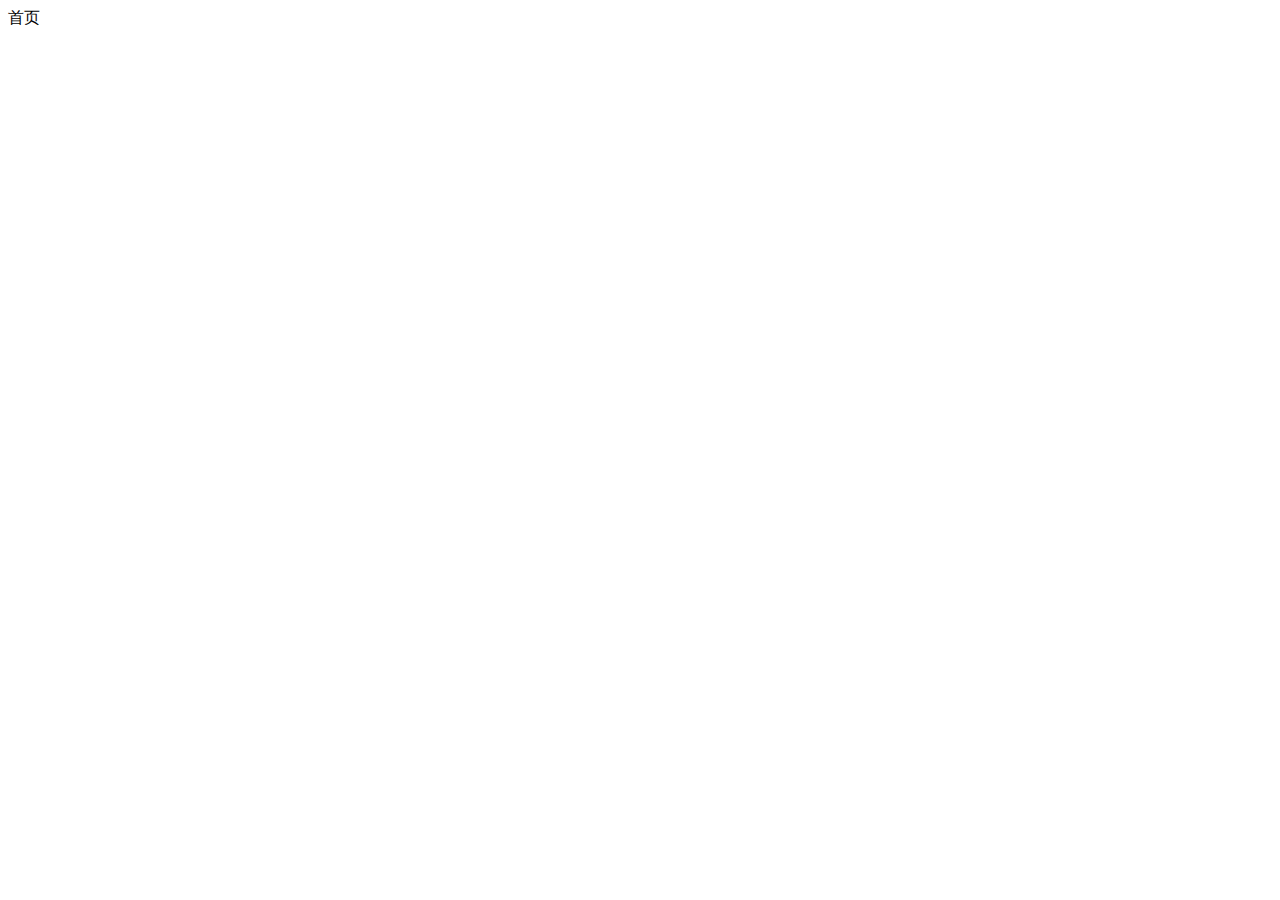
==== index.html @ 5f001189 "初始化项目" ====
<!DOCTYPE html>
<html lang="en">

<head>
    <meta charset="UTF-8">
    <meta name="viewport" content="width=device-width, initial-scale=1.0">
    <meta http-equiv="X-UA-Compatible" content="ie=edge">
    <title>后台主页</title>
</head>

<body>
    首页
</body>

</html>
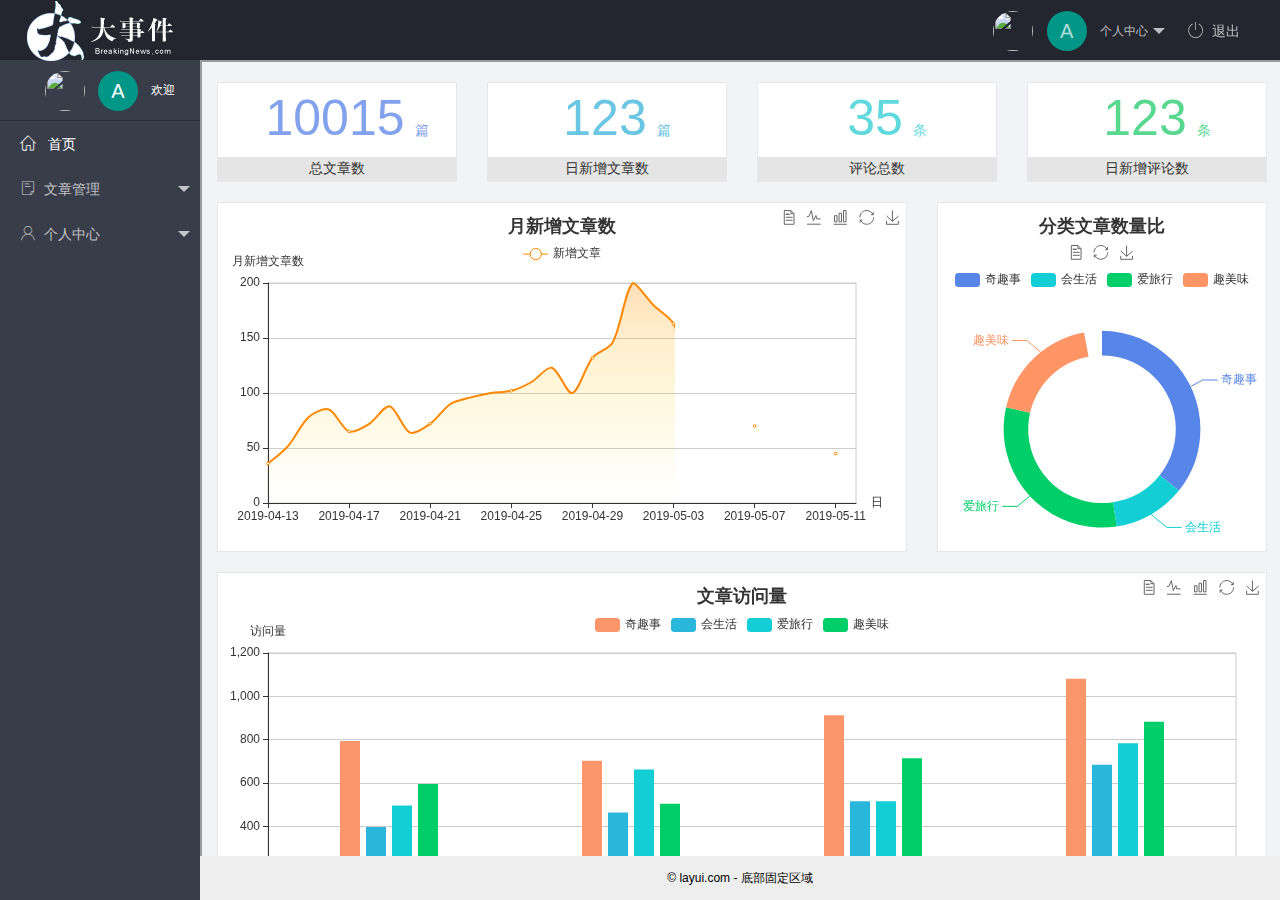
==== commit f4646f6d: "首页功能完成" ====
--- a/index.html
+++ b/index.html
@@ -6,10 +6,99 @@
     <meta name="viewport" content="width=device-width, initial-scale=1.0">
     <meta http-equiv="X-UA-Compatible" content="ie=edge">
     <title>后台主页</title>
+    <link rel="stylesheet" href="assets/lib/layui/css/layui.css">
+    <link rel="stylesheet" href="assets/fonts/iconfont.css">
+    <link rel="stylesheet" href="assets/css/index.css">
 </head>
 
-<body>
-    首页
+<body class="layui-layout-body">
+    <div class="layui-layout layui-layout-admin">
+        <div class="layui-header">
+            <div class="layui-logo">
+                <img src="assets/images/logo.png">
+            </div>
+            <!-- 头部区域（可配合layui已有的水平导航） -->
+
+            <ul class="layui-nav layui-layout-right">
+                <li class="layui-nav-item">
+                    <a href="javascript:;" class="userinfo">
+                        <img src="http://t.cn/RCzsdCq" class="layui-nav-img">
+                        <span class="text-avatar">A</span> 个人中心
+
+                    </a>
+                    <dl class="layui-nav-child">
+                        <dd><a href="">基本资料</a></dd>
+                        <dd><a href="">更换头像</a></dd>
+                        <dd><a href="">重置密码</a></dd>
+                    </dl>
+                </li>
+                <li class="layui-nav-item"><a id="btnLogout" href="javascript:;"><span class="iconfont icon-tuichu"></span>退出</a></li>
+            </ul>
+        </div>
+        <!-- 侧边栏 -->
+        <div class="layui-side layui-bg-black">
+            <div class="layui-side-scroll">
+                <!-- 左侧导航区域（可配合layui已有的垂直导航） -->
+                <div class="userinfo">
+                    <img src="http://t.cn/RCzsdCq" class="layui-nav-img">
+                    <span class="text-avatar">A</span>
+                    <span id="welcome">欢迎</span>
+                </div>
+
+
+
+
+                <ul class="layui-nav layui-nav-tree" lay-filter="test" lay-shrink="all">
+                    <li class="layui-nav-item layui-nav-itemed">
+                        <a href="/home/dashboard.html" target="fm">
+                            <span class="iconfont icon-home"> </span>首页
+                        </a>
+                    </li>
+
+
+                    <li class="layui-nav-item ">
+                        <a class="" href="javascript:;"><span class="iconfont icon-16"></span>文章管理</a>
+                        <dl class="layui-nav-child">
+                            <dd><a href="javascript:;"><i class="layui-icon layui-icon-app"></i>文章类别</a></dd>
+                            <dd><a href="javascript:;"><i class="layui-icon layui-icon-app"></i>文章列表</a></dd>
+                            <dd><a href="javascript:;"><i class="layui-icon layui-icon-app"></i>发表文章</a></dd>
+
+                        </dl>
+                    </li>
+
+                    <li class="layui-nav-item">
+                        <a href="javascript:;"><span class="iconfont icon-user"></span>个人中心</a>
+                        <dl class="layui-nav-child">
+                            <dd><a href="javascript:;"><i class="layui-icon layui-icon-app"></i>基本资料</a></dd>
+                            <dd><a href="javascript:;"><i class="layui-icon layui-icon-app"></i>更换头像</a></dd>
+                            <dd><a href="javascript:;"><i class="layui-icon layui-icon-app"></i>重置密码</a></dd>
+                        </dl>
+                    </li>
+                </ul>
+            </div>
+        </div>
+
+        <div class="layui-body">
+            <!-- 内容主体区域 -->
+            <iframe name="fm" src="/home/dashboard.html"></iframe>
+        </div>
+
+        <div class="layui-footer">
+            <!-- 底部固定区域 -->
+            © layui.com - 底部固定区域
+        </div>
+    </div>
+
+
+    <!-- layui页面需要的JS，所以优先引入 -->
+    <script src="assets/lib/layui/layui.all.js"></script>
+    <!-- 引入jQuery，因为后面的两个文件都需要jQuery -->
+    <script src="/assets/lib/jquery.js"></script>
+    <!-- 我们自己封装的基础公共 -->
+    <script src="/assets/js/baseAPI.js"></script>
+    <!-- 首页特有的 js 自己的文件-->
+    <script src="/assets/js/index.js"></script>
 </body>
 
+
 </html>--- a/assets/lib/layui/css/layui.css
+++ b/assets/lib/layui/css/layui.css
@@ -0,0 +1,2 @@
+/** layui-v2.5.5 MIT License By https://www.layui.com */
+ .layui-inline,img{display:inline-block;vertical-align:middle}h1,h2,h3,h4,h5,h6{font-weight:400}.layui-edge,.layui-header,.layui-inline,.layui-main{position:relative}.layui-body,.layui-edge,.layui-elip{overflow:hidden}.layui-btn,.layui-edge,.layui-inline,img{vertical-align:middle}.layui-btn,.layui-disabled,.layui-icon,.layui-unselect{-moz-user-select:none;-webkit-user-select:none;-ms-user-select:none}.layui-elip,.layui-form-checkbox span,.layui-form-pane .layui-form-label{text-overflow:ellipsis;white-space:nowrap}.layui-breadcrumb,.layui-tree-btnGroup{visibility:hidden}blockquote,body,button,dd,div,dl,dt,form,h1,h2,h3,h4,h5,h6,input,li,ol,p,pre,td,textarea,th,ul{margin:0;padding:0;-webkit-tap-highlight-color:rgba(0,0,0,0)}a:active,a:hover{outline:0}img{border:none}li{list-style:none}table{border-collapse:collapse;border-spacing:0}h4,h5,h6{font-size:100%}button,input,optgroup,option,select,textarea{font-family:inherit;font-size:inherit;font-style:inherit;font-weight:inherit;outline:0}pre{white-space:pre-wrap;white-space:-moz-pre-wrap;white-space:-pre-wrap;white-space:-o-pre-wrap;word-wrap:break-word}body{line-height:24px;font:14px Helvetica Neue,Helvetica,PingFang SC,Tahoma,Arial,sans-serif}hr{height:1px;margin:10px 0;border:0;clear:both}a{color:#333;text-decoration:none}a:hover{color:#777}a cite{font-style:normal;*cursor:pointer}.layui-border-box,.layui-border-box *{box-sizing:border-box}.layui-box,.layui-box *{box-sizing:content-box}.layui-clear{clear:both;*zoom:1}.layui-clear:after{content:'\20';clear:both;*zoom:1;display:block;height:0}.layui-inline{*display:inline;*zoom:1}.layui-edge{display:inline-block;width:0;height:0;border-width:6px;border-style:dashed;border-color:transparent}.layui-edge-top{top:-4px;border-bottom-color:#999;border-bottom-style:solid}.layui-edge-right{border-left-color:#999;border-left-style:solid}.layui-edge-bottom{top:2px;border-top-color:#999;border-top-style:solid}.layui-edge-left{border-right-color:#999;border-right-style:solid}.layui-disabled,.layui-disabled:hover{color:#d2d2d2!important;cursor:not-allowed!important}.layui-circle{border-radius:100%}.layui-show{display:block!important}.layui-hide{display:none!important}@font-face{font-family:layui-icon;src:url(../font/iconfont.eot?v=250);src:url(../font/iconfont.eot?v=250#iefix) format('embedded-opentype'),url(../font/iconfont.woff2?v=250) format('woff2'),url(../font/iconfont.woff?v=250) format('woff'),url(../font/iconfont.ttf?v=250) format('truetype'),url(../font/iconfont.svg?v=250#layui-icon) format('svg')}.layui-icon{font-family:layui-icon!important;font-size:16px;font-style:normal;-webkit-font-smoothing:antialiased;-moz-osx-font-smoothing:grayscale}.layui-icon-reply-fill:before{content:"\e611"}.layui-icon-set-fill:before{content:"\e614"}.layui-icon-menu-fill:before{content:"\e60f"}.layui-icon-search:before{content:"\e615"}.layui-icon-share:before{content:"\e641"}.layui-icon-set-sm:before{content:"\e620"}.layui-icon-engine:before{content:"\e628"}.layui-icon-close:before{content:"\1006"}.layui-icon-close-fill:before{content:"\1007"}.layui-icon-chart-screen:before{content:"\e629"}.layui-icon-star:before{content:"\e600"}.layui-icon-circle-dot:before{content:"\e617"}.layui-icon-chat:before{content:"\e606"}.layui-icon-release:before{content:"\e609"}.layui-icon-list:before{content:"\e60a"}.layui-icon-chart:before{content:"\e62c"}.layui-icon-ok-circle:before{content:"\1005"}.layui-icon-layim-theme:before{content:"\e61b"}.layui-icon-table:before{content:"\e62d"}.layui-icon-right:before{content:"\e602"}.layui-icon-left:before{content:"\e603"}.layui-icon-cart-simple:before{content:"\e698"}.layui-icon-face-cry:before{content:"\e69c"}.layui-icon-face-smile:before{content:"\e6af"}.layui-icon-survey:before{content:"\e6b2"}.layui-icon-tree:before{content:"\e62e"}.layui-icon-upload-circle:before{content:"\e62f"}.layui-icon-add-circle:before{content:"\e61f"}.layui-icon-download-circle:before{content:"\e601"}.layui-icon-templeate-1:before{content:"\e630"}.layui-icon-util:before{content:"\e631"}.layui-icon-face-surprised:before{content:"\e664"}.layui-icon-edit:before{content:"\e642"}.layui-icon-speaker:before{content:"\e645"}.layui-icon-down:before{content:"\e61a"}.layui-icon-file:before{content:"\e621"}.layui-icon-layouts:before{content:"\e632"}.layui-icon-rate-half:before{content:"\e6c9"}.layui-icon-add-circle-fine:before{content:"\e608"}.layui-icon-prev-circle:before{content:"\e633"}.layui-icon-read:before{content:"\e705"}.layui-icon-404:before{content:"\e61c"}.layui-icon-carousel:before{content:"\e634"}.layui-icon-help:before{content:"\e607"}.layui-icon-code-circle:before{content:"\e635"}.layui-icon-water:before{content:"\e636"}.layui-icon-username:before{content:"\e66f"}.layui-icon-find-fill:before{content:"\e670"}.layui-icon-about:before{content:"\e60b"}.layui-icon-location:before{content:"\e715"}.layui-icon-up:before{content:"\e619"}.layui-icon-pause:before{content:"\e651"}.layui-icon-date:before{content:"\e637"}.layui-icon-layim-uploadfile:before{content:"\e61d"}.layui-icon-delete:before{content:"\e640"}.layui-icon-play:before{content:"\e652"}.layui-icon-top:before{content:"\e604"}.layui-icon-friends:before{content:"\e612"}.layui-icon-refresh-3:before{content:"\e9aa"}.layui-icon-ok:before{content:"\e605"}.layui-icon-layer:before{content:"\e638"}.layui-icon-face-smile-fine:before{content:"\e60c"}.layui-icon-dollar:before{content:"\e659"}.layui-icon-group:before{content:"\e613"}.layui-icon-layim-download:before{content:"\e61e"}.layui-icon-picture-fine:before{content:"\e60d"}.layui-icon-link:before{content:"\e64c"}.layui-icon-diamond:before{content:"\e735"}.layui-icon-log:before{content:"\e60e"}.layui-icon-rate-solid:before{content:"\e67a"}.layui-icon-fonts-del:before{content:"\e64f"}.layui-icon-unlink:before{content:"\e64d"}.layui-icon-fonts-clear:before{content:"\e639"}.layui-icon-triangle-r:before{content:"\e623"}.layui-icon-circle:before{content:"\e63f"}.layui-icon-radio:before{content:"\e643"}.layui-icon-align-center:before{content:"\e647"}.layui-icon-align-right:before{content:"\e648"}.layui-icon-align-left:before{content:"\e649"}.layui-icon-loading-1:before{content:"\e63e"}.layui-icon-return:before{content:"\e65c"}.layui-icon-fonts-strong:before{content:"\e62b"}.layui-icon-upload:before{content:"\e67c"}.layui-icon-dialogue:before{content:"\e63a"}.layui-icon-video:before{content:"\e6ed"}.layui-icon-headset:before{content:"\e6fc"}.layui-icon-cellphone-fine:before{content:"\e63b"}.layui-icon-add-1:before{content:"\e654"}.layui-icon-face-smile-b:before{content:"\e650"}.layui-icon-fonts-html:before{content:"\e64b"}.layui-icon-form:before{content:"\e63c"}.layui-icon-cart:before{content:"\e657"}.layui-icon-camera-fill:before{content:"\e65d"}.layui-icon-tabs:before{content:"\e62a"}.layui-icon-fonts-code:before{content:"\e64e"}.layui-icon-fire:before{content:"\e756"}.layui-icon-set:before{content:"\e716"}.layui-icon-fonts-u:before{content:"\e646"}.layui-icon-triangle-d:before{content:"\e625"}.layui-icon-tips:before{content:"\e702"}.layui-icon-picture:before{content:"\e64a"}.layui-icon-more-vertical:before{content:"\e671"}.layui-icon-flag:before{content:"\e66c"}.layui-icon-loading:before{content:"\e63d"}.layui-icon-fonts-i:before{content:"\e644"}.layui-icon-refresh-1:before{content:"\e666"}.layui-icon-rmb:before{content:"\e65e"}.layui-icon-home:before{content:"\e68e"}.layui-icon-user:before{content:"\e770"}.layui-icon-notice:before{content:"\e667"}.layui-icon-login-weibo:before{content:"\e675"}.layui-icon-voice:before{content:"\e688"}.layui-icon-upload-drag:before{content:"\e681"}.layui-icon-login-qq:before{content:"\e676"}.layui-icon-snowflake:before{content:"\e6b1"}.layui-icon-file-b:before{content:"\e655"}.layui-icon-template:before{content:"\e663"}.layui-icon-auz:before{content:"\e672"}.layui-icon-console:before{content:"\e665"}.layui-icon-app:before{content:"\e653"}.layui-icon-prev:before{content:"\e65a"}.layui-icon-website:before{content:"\e7ae"}.layui-icon-next:before{content:"\e65b"}.layui-icon-component:before{content:"\e857"}.layui-icon-more:before{content:"\e65f"}.layui-icon-login-wechat:before{content:"\e677"}.layui-icon-shrink-right:before{content:"\e668"}.layui-icon-spread-left:before{content:"\e66b"}.layui-icon-camera:before{content:"\e660"}.layui-icon-note:before{content:"\e66e"}.layui-icon-refresh:before{content:"\e669"}.layui-icon-female:before{content:"\e661"}.layui-icon-male:before{content:"\e662"}.layui-icon-password:before{content:"\e673"}.layui-icon-senior:before{content:"\e674"}.layui-icon-theme:before{content:"\e66a"}.layui-icon-tread:before{content:"\e6c5"}.layui-icon-praise:before{content:"\e6c6"}.layui-icon-star-fill:before{content:"\e658"}.layui-icon-rate:before{content:"\e67b"}.layui-icon-template-1:before{content:"\e656"}.layui-icon-vercode:before{content:"\e679"}.layui-icon-cellphone:before{content:"\e678"}.layui-icon-screen-full:before{content:"\e622"}.layui-icon-screen-restore:before{content:"\e758"}.layui-icon-cols:before{content:"\e610"}.layui-icon-export:before{content:"\e67d"}.layui-icon-print:before{content:"\e66d"}.layui-icon-slider:before{content:"\e714"}.layui-icon-addition:before{content:"\e624"}.layui-icon-subtraction:before{content:"\e67e"}.layui-icon-service:before{content:"\e626"}.layui-icon-transfer:before{content:"\e691"}.layui-main{width:1140px;margin:0 auto}.layui-header{z-index:1000;height:60px}.layui-header a:hover{transition:all .5s;-webkit-transition:all .5s}.layui-side{position:fixed;left:0;top:0;bottom:0;z-index:999;width:200px;overflow-x:hidden}.layui-side-scroll{position:relative;width:220px;height:100%;overflow-x:hidden}.layui-body{position:absolute;left:200px;right:0;top:0;bottom:0;z-index:998;width:auto;overflow-y:auto;box-sizing:border-box}.layui-layout-body{overflow:hidden}.layui-layout-admin .layui-header{background-color:#23262E}.layui-layout-admin .layui-side{top:60px;width:200px;overflow-x:hidden}.layui-layout-admin .layui-body{position:fixed;top:60px;bottom:44px}.layui-layout-admin .layui-main{width:auto;margin:0 15px}.layui-layout-admin .layui-footer{position:fixed;left:200px;right:0;bottom:0;height:44px;line-height:44px;padding:0 15px;background-color:#eee}.layui-layout-admin .layui-logo{position:absolute;left:0;top:0;width:200px;height:100%;line-height:60px;text-align:center;color:#009688;font-size:16px}.layui-layout-admin .layui-header .layui-nav{background:0 0}.layui-layout-left{position:absolute!important;left:200px;top:0}.layui-layout-right{position:absolute!important;right:0;top:0}.layui-container{position:relative;margin:0 auto;padding:0 15px;box-sizing:border-box}.layui-fluid{position:relative;margin:0 auto;padding:0 15px}.layui-row:after,.layui-row:before{content:'';display:block;clear:both}.layui-col-lg1,.layui-col-lg10,.layui-col-lg11,.layui-col-lg12,.layui-col-lg2,.layui-col-lg3,.layui-col-lg4,.layui-col-lg5,.layui-col-lg6,.layui-col-lg7,.layui-col-lg8,.layui-col-lg9,.layui-col-md1,.layui-col-md10,.layui-col-md11,.layui-col-md12,.layui-col-md2,.layui-col-md3,.layui-col-md4,.layui-col-md5,.layui-col-md6,.layui-col-md7,.layui-col-md8,.layui-col-md9,.layui-col-sm1,.layui-col-sm10,.layui-col-sm11,.layui-col-sm12,.layui-col-sm2,.layui-col-sm3,.layui-col-sm4,.layui-col-sm5,.layui-col-sm6,.layui-col-sm7,.layui-col-sm8,.layui-col-sm9,.layui-col-xs1,.layui-col-xs10,.layui-col-xs11,.layui-col-xs12,.layui-col-xs2,.layui-col-xs3,.layui-col-xs4,.layui-col-xs5,.layui-col-xs6,.layui-col-xs7,.layui-col-xs8,.layui-col-xs9{position:relative;display:block;box-sizing:border-box}.layui-col-xs1,.layui-col-xs10,.layui-col-xs11,.layui-col-xs12,.layui-col-xs2,.layui-col-xs3,.layui-col-xs4,.layui-col-xs5,.layui-col-xs6,.layui-col-xs7,.layui-col-xs8,.layui-col-xs9{float:left}.layui-col-xs1{width:8.33333333%}.layui-col-xs2{width:16.66666667%}.layui-col-xs3{width:25%}.layui-col-xs4{width:33.33333333%}.layui-col-xs5{width:41.66666667%}.layui-col-xs6{width:50%}.layui-col-xs7{width:58.33333333%}.layui-col-xs8{width:66.66666667%}.layui-col-xs9{width:75%}.layui-col-xs10{width:83.33333333%}.layui-col-xs11{width:91.66666667%}.layui-col-xs12{width:100%}.layui-col-xs-offset1{margin-left:8.33333333%}.layui-col-xs-offset2{margin-left:16.66666667%}.layui-col-xs-offset3{margin-left:25%}.layui-col-xs-offset4{margin-left:33.33333333%}.layui-col-xs-offset5{margin-left:41.66666667%}.layui-col-xs-offset6{margin-left:50%}.layui-col-xs-offset7{margin-left:58.33333333%}.layui-col-xs-offset8{margin-left:66.66666667%}.layui-col-xs-offset9{margin-left:75%}.layui-col-xs-offset10{margin-left:83.33333333%}.layui-col-xs-offset11{margin-left:91.66666667%}.layui-col-xs-offset12{margin-left:100%}@media screen and (max-width:768px){.layui-hide-xs{display:none!important}.layui-show-xs-block{display:block!important}.layui-show-xs-inline{display:inline!important}.layui-show-xs-inline-block{display:inline-block!important}}@media screen and (min-width:768px){.layui-container{width:750px}.layui-hide-sm{display:none!important}.layui-show-sm-block{display:block!important}.layui-show-sm-inline{display:inline!important}.layui-show-sm-inline-block{display:inline-block!important}.layui-col-sm1,.layui-col-sm10,.layui-col-sm11,.layui-col-sm12,.layui-col-sm2,.layui-col-sm3,.layui-col-sm4,.layui-col-sm5,.layui-col-sm6,.layui-col-sm7,.layui-col-sm8,.layui-col-sm9{float:left}.layui-col-sm1{width:8.33333333%}.layui-col-sm2{width:16.66666667%}.layui-col-sm3{width:25%}.layui-col-sm4{width:33.33333333%}.layui-col-sm5{width:41.66666667%}.layui-col-sm6{width:50%}.layui-col-sm7{width:58.33333333%}.layui-col-sm8{width:66.66666667%}.layui-col-sm9{width:75%}.layui-col-sm10{width:83.33333333%}.layui-col-sm11{width:91.66666667%}.layui-col-sm12{width:100%}.layui-col-sm-offset1{margin-left:8.33333333%}.layui-col-sm-offset2{margin-left:16.66666667%}.layui-col-sm-offset3{margin-left:25%}.layui-col-sm-offset4{margin-left:33.33333333%}.layui-col-sm-offset5{margin-left:41.66666667%}.layui-col-sm-offset6{margin-left:50%}.layui-col-sm-offset7{margin-left:58.33333333%}.layui-col-sm-offset8{margin-left:66.66666667%}.layui-col-sm-offset9{margin-left:75%}.layui-col-sm-offset10{margin-left:83.33333333%}.layui-col-sm-offset11{margin-left:91.66666667%}.layui-col-sm-offset12{margin-left:100%}}@media screen and (min-width:992px){.layui-container{width:970px}.layui-hide-md{display:none!important}.layui-show-md-block{display:block!important}.layui-show-md-inline{display:inline!important}.layui-show-md-inline-block{display:inline-block!important}.layui-col-md1,.layui-col-md10,.layui-col-md11,.layui-col-md12,.layui-col-md2,.layui-col-md3,.layui-col-md4,.layui-col-md5,.layui-col-md6,.layui-col-md7,.layui-col-md8,.layui-col-md9{float:left}.layui-col-md1{width:8.33333333%}.layui-col-md2{width:16.66666667%}.layui-col-md3{width:25%}.layui-col-md4{width:33.33333333%}.layui-col-md5{width:41.66666667%}.layui-col-md6{width:50%}.layui-col-md7{width:58.33333333%}.layui-col-md8{width:66.66666667%}.layui-col-md9{width:75%}.layui-col-md10{width:83.33333333%}.layui-col-md11{width:91.66666667%}.layui-col-md12{width:100%}.layui-col-md-offset1{margin-left:8.33333333%}.layui-col-md-offset2{margin-left:16.66666667%}.layui-col-md-offset3{margin-left:25%}.layui-col-md-offset4{margin-left:33.33333333%}.layui-col-md-offset5{margin-left:41.66666667%}.layui-col-md-offset6{margin-left:50%}.layui-col-md-offset7{margin-left:58.33333333%}.layui-col-md-offset8{margin-left:66.66666667%}.layui-col-md-offset9{margin-left:75%}.layui-col-md-offset10{margin-left:83.33333333%}.layui-col-md-offset11{margin-left:91.66666667%}.layui-col-md-offset12{margin-left:100%}}@media screen and (min-width:1200px){.layui-container{width:1170px}.layui-hide-lg{display:none!important}.layui-show-lg-block{display:block!important}.layui-show-lg-inline{display:inline!important}.layui-show-lg-inline-block{display:inline-block!important}.layui-col-lg1,.layui-col-lg10,.layui-col-lg11,.layui-col-lg12,.layui-col-lg2,.layui-col-lg3,.layui-col-lg4,.layui-col-lg5,.layui-col-lg6,.layui-col-lg7,.layui-col-lg8,.layui-col-lg9{float:left}.layui-col-lg1{width:8.33333333%}.layui-col-lg2{width:16.66666667%}.layui-col-lg3{width:25%}.layui-col-lg4{width:33.33333333%}.layui-col-lg5{width:41.66666667%}.layui-col-lg6{width:50%}.layui-col-lg7{width:58.33333333%}.layui-col-lg8{width:66.66666667%}.layui-col-lg9{width:75%}.layui-col-lg10{width:83.33333333%}.layui-col-lg11{width:91.66666667%}.layui-col-lg12{width:100%}.layui-col-lg-offset1{margin-left:8.33333333%}.layui-col-lg-offset2{margin-left:16.66666667%}.layui-col-lg-offset3{margin-left:25%}.layui-col-lg-offset4{margin-left:33.33333333%}.layui-col-lg-offset5{margin-left:41.66666667%}.layui-col-lg-offset6{margin-left:50%}.layui-col-lg-offset7{margin-left:58.33333333%}.layui-col-lg-offset8{margin-left:66.66666667%}.layui-col-lg-offset9{margin-left:75%}.layui-col-lg-offset10{margin-left:83.33333333%}.layui-col-lg-offset11{margin-left:91.66666667%}.layui-col-lg-offset12{margin-left:100%}}.layui-col-space1{margin:-.5px}.layui-col-space1>*{padding:.5px}.layui-col-space3{margin:-1.5px}.layui-col-space3>*{padding:1.5px}.layui-col-space5{margin:-2.5px}.layui-col-space5>*{padding:2.5px}.layui-col-space8{margin:-3.5px}.layui-col-space8>*{padding:3.5px}.layui-col-space10{margin:-5px}.layui-col-space10>*{padding:5px}.layui-col-space12{margin:-6px}.layui-col-space12>*{padding:6px}.layui-col-space15{margin:-7.5px}.layui-col-space15>*{padding:7.5px}.layui-col-space18{margin:-9px}.layui-col-space18>*{padding:9px}.layui-col-space20{margin:-10px}.layui-col-space20>*{padding:10px}.layui-col-space22{margin:-11px}.layui-col-space22>*{padding:11px}.layui-col-space25{margin:-12.5px}.layui-col-space25>*{padding:12.5px}.layui-col-space30{margin:-15px}.layui-col-space30>*{padding:15px}.layui-btn,.layui-input,.layui-select,.layui-textarea,.layui-upload-button{outline:0;-webkit-appearance:none;transition:all .3s;-webkit-transition:all .3s;box-sizing:border-box}.layui-elem-quote{margin-bottom:10px;padding:15px;line-height:22px;border-left:5px solid #009688;border-radius:0 2px 2px 0;background-color:#f2f2f2}.layui-quote-nm{border-style:solid;border-width:1px 1px 1px 5px;background:0 0}.layui-elem-field{margin-bottom:10px;padding:0;border-width:1px;border-style:solid}.layui-elem-field legend{margin-left:20px;padding:0 10px;font-size:20px;font-weight:300}.layui-field-title{margin:10px 0 20px;border-width:1px 0 0}.layui-field-box{padding:10px 15px}.layui-field-title .layui-field-box{padding:10px 0}.layui-progress{position:relative;height:6px;border-radius:20px;background-color:#e2e2e2}.layui-progress-bar{position:absolute;left:0;top:0;width:0;max-width:100%;height:6px;border-radius:20px;text-align:right;background-color:#5FB878;transition:all .3s;-webkit-transition:all .3s}.layui-progress-big,.layui-progress-big .layui-progress-bar{height:18px;line-height:18px}.layui-progress-text{position:relative;top:-20px;line-height:18px;font-size:12px;color:#666}.layui-progress-big .layui-progress-text{position:static;padding:0 10px;color:#fff}.layui-collapse{border-width:1px;border-style:solid;border-radius:2px}.layui-colla-content,.layui-colla-item{border-top-width:1px;border-top-style:solid}.layui-colla-item:first-child{border-top:none}.layui-colla-title{position:relative;height:42px;line-height:42px;padding:0 15px 0 35px;color:#333;background-color:#f2f2f2;cursor:pointer;font-size:14px;overflow:hidden}.layui-colla-content{display:none;padding:10px 15px;line-height:22px;color:#666}.layui-colla-icon{position:absolute;left:15px;top:0;font-size:14px}.layui-card{margin-bottom:15px;border-radius:2px;background-color:#fff;box-shadow:0 1px 2px 0 rgba(0,0,0,.05)}.layui-card:last-child{margin-bottom:0}.layui-card-header{position:relative;height:42px;line-height:42px;padding:0 15px;border-bottom:1px solid #f6f6f6;color:#333;border-radius:2px 2px 0 0;font-size:14px}.layui-bg-black,.layui-bg-blue,.layui-bg-cyan,.layui-bg-green,.layui-bg-orange,.layui-bg-red{color:#fff!important}.layui-card-body{position:relative;padding:10px 15px;line-height:24px}.layui-card-body[pad15]{padding:15px}.layui-card-body[pad20]{padding:20px}.layui-card-body .layui-table{margin:5px 0}.layui-card .layui-tab{margin:0}.layui-panel-window{position:relative;padding:15px;border-radius:0;border-top:5px solid #E6E6E6;background-color:#fff}.layui-auxiliar-moving{position:fixed;left:0;right:0;top:0;bottom:0;width:100%;height:100%;background:0 0;z-index:9999999999}.layui-form-label,.layui-form-mid,.layui-form-select,.layui-input-block,.layui-input-inline,.layui-textarea{position:relative}.layui-bg-red{background-color:#FF5722!important}.layui-bg-orange{background-color:#FFB800!important}.layui-bg-green{background-color:#009688!important}.layui-bg-cyan{background-color:#2F4056!important}.layui-bg-blue{background-color:#1E9FFF!important}.layui-bg-black{background-color:#393D49!important}.layui-bg-gray{background-color:#eee!important;color:#666!important}.layui-badge-rim,.layui-colla-content,.layui-colla-item,.layui-collapse,.layui-elem-field,.layui-form-pane .layui-form-item[pane],.layui-form-pane .layui-form-label,.layui-input,.layui-layedit,.layui-layedit-tool,.layui-quote-nm,.layui-select,.layui-tab-bar,.layui-tab-card,.layui-tab-title,.layui-tab-title .layui-this:after,.layui-textarea{border-color:#e6e6e6}.layui-timeline-item:before,hr{background-color:#e6e6e6}.layui-text{line-height:22px;font-size:14px;color:#666}.layui-text h1,.layui-text h2,.layui-text h3{font-weight:500;color:#333}.layui-text h1{font-size:30px}.layui-text h2{font-size:24px}.layui-text h3{font-size:18px}.layui-text a:not(.layui-btn){color:#01AAED}.layui-text a:not(.layui-btn):hover{text-decoration:underline}.layui-text ul{padding:5px 0 5px 15px}.layui-text ul li{margin-top:5px;list-style-type:disc}.layui-text em,.layui-word-aux{color:#999!important;padding:0 5px!important}.layui-btn{display:inline-block;height:38px;line-height:38px;padding:0 18px;background-color:#009688;color:#fff;white-space:nowrap;text-align:center;font-size:14px;border:none;border-radius:2px;cursor:pointer}.layui-btn:hover{opacity:.8;filter:alpha(opacity=80);color:#fff}.layui-btn:active{opacity:1;filter:alpha(opacity=100)}.layui-btn+.layui-btn{margin-left:10px}.layui-btn-container{font-size:0}.layui-btn-container .layui-btn{margin-right:10px;margin-bottom:10px}.layui-btn-container .layui-btn+.layui-btn{margin-left:0}.layui-table .layui-btn-container .layui-btn{margin-bottom:9px}.layui-btn-radius{border-radius:100px}.layui-btn .layui-icon{margin-right:3px;font-size:18px;vertical-align:bottom;vertical-align:middle\9}.layui-btn-primary{border:1px solid #C9C9C9;background-color:#fff;color:#555}.layui-btn-primary:hover{border-color:#009688;color:#333}.layui-btn-normal{background-color:#1E9FFF}.layui-btn-warm{background-color:#FFB800}.layui-btn-danger{background-color:#FF5722}.layui-btn-checked{background-color:#5FB878}.layui-btn-disabled,.layui-btn-disabled:active,.layui-btn-disabled:hover{border:1px solid #e6e6e6;background-color:#FBFBFB;color:#C9C9C9;cursor:not-allowed;opacity:1}.layui-btn-lg{height:44px;line-height:44px;padding:0 25px;font-size:16px}.layui-btn-sm{height:30px;line-height:30px;padding:0 10px;font-size:12px}.layui-btn-sm i{font-size:16px!important}.layui-btn-xs{height:22px;line-height:22px;padding:0 5px;font-size:12px}.layui-btn-xs i{font-size:14px!important}.layui-btn-group{display:inline-block;vertical-align:middle;font-size:0}.layui-btn-group .layui-btn{margin-left:0!important;margin-right:0!important;border-left:1px solid rgba(255,255,255,.5);border-radius:0}.layui-btn-group .layui-btn-primary{border-left:none}.layui-btn-group .layui-btn-primary:hover{border-color:#C9C9C9;color:#009688}.layui-btn-group .layui-btn:first-child{border-left:none;border-radius:2px 0 0 2px}.layui-btn-group .layui-btn-primary:first-child{border-left:1px solid #c9c9c9}.layui-btn-group .layui-btn:last-child{border-radius:0 2px 2px 0}.layui-btn-group .layui-btn+.layui-btn{margin-left:0}.layui-btn-group+.layui-btn-group{margin-left:10px}.layui-btn-fluid{width:100%}.layui-input,.layui-select,.layui-textarea{height:38px;line-height:1.3;line-height:38px\9;border-width:1px;border-style:solid;background-color:#fff;border-radius:2px}.layui-input::-webkit-input-placeholder,.layui-select::-webkit-input-placeholder,.layui-textarea::-webkit-input-placeholder{line-height:1.3}.layui-input,.layui-textarea{display:block;width:100%;padding-left:10px}.layui-input:hover,.layui-textarea:hover{border-color:#D2D2D2!important}.layui-input:focus,.layui-textarea:focus{border-color:#C9C9C9!important}.layui-textarea{min-height:100px;height:auto;line-height:20px;padding:6px 10px;resize:vertical}.layui-select{padding:0 10px}.layui-form input[type=checkbox],.layui-form input[type=radio],.layui-form select{display:none}.layui-form [lay-ignore]{display:initial}.layui-form-item{margin-bottom:15px;clear:both;*zoom:1}.layui-form-item:after{content:'\20';clear:both;*zoom:1;display:block;height:0}.layui-form-label{float:left;display:block;padding:9px 15px;width:80px;font-weight:400;line-height:20px;text-align:right}.layui-form-label-col{display:block;float:none;padding:9px 0;line-height:20px;text-align:left}.layui-form-item .layui-inline{margin-bottom:5px;margin-right:10px}.layui-input-block{margin-left:110px;min-height:36px}.layui-input-inline{display:inline-block;vertical-align:middle}.layui-form-item .layui-input-inline{float:left;width:190px;margin-right:10px}.layui-form-text .layui-input-inline{width:auto}.layui-form-mid{float:left;display:block;padding:9px 0!important;line-height:20px;margin-right:10px}.layui-form-danger+.layui-form-select .layui-input,.layui-form-danger:focus{border-color:#FF5722!important}.layui-form-select .layui-input{padding-right:30px;cursor:pointer}.layui-form-select .layui-edge{position:absolute;right:10px;top:50%;margin-top:-3px;cursor:pointer;border-width:6px;border-top-color:#c2c2c2;border-top-style:solid;transition:all .3s;-webkit-transition:all .3s}.layui-form-select dl{display:none;position:absolute;left:0;top:42px;padding:5px 0;z-index:899;min-width:100%;border:1px solid #d2d2d2;max-height:300px;overflow-y:auto;background-color:#fff;border-radius:2px;box-shadow:0 2px 4px rgba(0,0,0,.12);box-sizing:border-box}.layui-form-select dl dd,.layui-form-select dl dt{padding:0 10px;line-height:36px;white-space:nowrap;overflow:hidden;text-overflow:ellipsis}.layui-form-select dl dt{font-size:12px;color:#999}.layui-form-select dl dd{cursor:pointer}.layui-form-select dl dd:hover{background-color:#f2f2f2;-webkit-transition:.5s all;transition:.5s all}.layui-form-select .layui-select-group dd{padding-left:20px}.layui-form-select dl dd.layui-select-tips{padding-left:10px!important;color:#999}.layui-form-select dl dd.layui-this{background-color:#5FB878;color:#fff}.layui-form-checkbox,.layui-form-select dl dd.layui-disabled{background-color:#fff}.layui-form-selected dl{display:block}.layui-form-checkbox,.layui-form-checkbox *,.layui-form-switch{display:inline-block;vertical-align:middle}.layui-form-selected .layui-edge{margin-top:-9px;-webkit-transform:rotate(180deg);transform:rotate(180deg);margin-top:-3px\9}:root .layui-form-selected .layui-edge{margin-top:-9px\0/IE9}.layui-form-selectup dl{top:auto;bottom:42px}.layui-select-none{margin:5px 0;text-align:center;color:#999}.layui-select-disabled .layui-disabled{border-color:#eee!important}.layui-select-disabled .layui-edge{border-top-color:#d2d2d2}.layui-form-checkbox{position:relative;height:30px;line-height:30px;margin-right:10px;padding-right:30px;cursor:pointer;font-size:0;-webkit-transition:.1s linear;transition:.1s linear;box-sizing:border-box}.layui-form-checkbox span{padding:0 10px;height:100%;font-size:14px;border-radius:2px 0 0 2px;background-color:#d2d2d2;color:#fff;overflow:hidden}.layui-form-checkbox:hover span{background-color:#c2c2c2}.layui-form-checkbox i{position:absolute;right:0;top:0;width:30px;height:28px;border:1px solid #d2d2d2;border-left:none;border-radius:0 2px 2px 0;color:#fff;font-size:20px;text-align:center}.layui-form-checkbox:hover i{border-color:#c2c2c2;color:#c2c2c2}.layui-form-checked,.layui-form-checked:hover{border-color:#5FB878}.layui-form-checked span,.layui-form-checked:hover span{background-color:#5FB878}.layui-form-checked i,.layui-form-checked:hover i{color:#5FB878}.layui-form-item .layui-form-checkbox{margin-top:4px}.layui-form-checkbox[lay-skin=primary]{height:auto!important;line-height:normal!important;min-width:18px;min-height:18px;border:none!important;margin-right:0;padding-left:28px;padding-right:0;background:0 0}.layui-form-checkbox[lay-skin=primary] span{padding-left:0;padding-right:15px;line-height:18px;background:0 0;color:#666}.layui-form-checkbox[lay-skin=primary] i{right:auto;left:0;width:16px;height:16px;line-height:16px;border:1px solid #d2d2d2;font-size:12px;border-radius:2px;background-color:#fff;-webkit-transition:.1s linear;transition:.1s linear}.layui-form-checkbox[lay-skin=primary]:hover i{border-color:#5FB878;color:#fff}.layui-form-checked[lay-skin=primary] i{border-color:#5FB878!important;background-color:#5FB878;color:#fff}.layui-checkbox-disbaled[lay-skin=primary] span{background:0 0!important;color:#c2c2c2}.layui-checkbox-disbaled[lay-skin=primary]:hover i{border-color:#d2d2d2}.layui-form-item .layui-form-checkbox[lay-skin=primary]{margin-top:10px}.layui-form-switch{position:relative;height:22px;line-height:22px;min-width:35px;padding:0 5px;margin-top:8px;border:1px solid #d2d2d2;border-radius:20px;cursor:pointer;background-color:#fff;-webkit-transition:.1s linear;transition:.1s linear}.layui-form-switch i{position:absolute;left:5px;top:3px;width:16px;height:16px;border-radius:20px;background-color:#d2d2d2;-webkit-transition:.1s linear;transition:.1s linear}.layui-form-switch em{position:relative;top:0;width:25px;margin-left:21px;padding:0!important;text-align:center!important;color:#999!important;font-style:normal!important;font-size:12px}.layui-form-onswitch{border-color:#5FB878;background-color:#5FB878}.layui-checkbox-disbaled,.layui-checkbox-disbaled i{border-color:#e2e2e2!important}.layui-form-onswitch i{left:100%;margin-left:-21px;background-color:#fff}.layui-form-onswitch em{margin-left:5px;margin-right:21px;color:#fff!important}.layui-checkbox-disbaled span{background-color:#e2e2e2!important}.layui-checkbox-disbaled:hover i{color:#fff!important}[lay-radio]{display:none}.layui-form-radio,.layui-form-radio *{display:inline-block;vertical-align:middle}.layui-form-radio{line-height:28px;margin:6px 10px 0 0;padding-right:10px;cursor:pointer;font-size:0}.layui-form-radio *{font-size:14px}.layui-form-radio>i{margin-right:8px;font-size:22px;color:#c2c2c2}.layui-form-radio>i:hover,.layui-form-radioed>i{color:#5FB878}.layui-radio-disbaled>i{color:#e2e2e2!important}.layui-form-pane .layui-form-label{width:110px;padding:8px 15px;height:38px;line-height:20px;border-width:1px;border-style:solid;border-radius:2px 0 0 2px;text-align:center;background-color:#FBFBFB;overflow:hidden;box-sizing:border-box}.layui-form-pane .layui-input-inline{margin-left:-1px}.layui-form-pane .layui-input-block{margin-left:110px;left:-1px}.layui-form-pane .layui-input{border-radius:0 2px 2px 0}.layui-form-pane .layui-form-text .layui-form-label{float:none;width:100%;border-radius:2px;box-sizing:border-box;text-align:left}.layui-form-pane .layui-form-text .layui-input-inline{display:block;margin:0;top:-1px;clear:both}.layui-form-pane .layui-form-text .layui-input-block{margin:0;left:0;top:-1px}.layui-form-pane .layui-form-text .layui-textarea{min-height:100px;border-radius:0 0 2px 2px}.layui-form-pane .layui-form-checkbox{margin:4px 0 4px 10px}.layui-form-pane .layui-form-radio,.layui-form-pane .layui-form-switch{margin-top:6px;margin-left:10px}.layui-form-pane .layui-form-item[pane]{position:relative;border-width:1px;border-style:solid}.layui-form-pane .layui-form-item[pane] .layui-form-label{position:absolute;left:0;top:0;height:100%;border-width:0 1px 0 0}.layui-form-pane .layui-form-item[pane] .layui-input-inline{margin-left:110px}@media screen and (max-width:450px){.layui-form-item .layui-form-label{text-overflow:ellipsis;overflow:hidden;white-space:nowrap}.layui-form-item .layui-inline{display:block;margin-right:0;margin-bottom:20px;clear:both}.layui-form-item .layui-inline:after{content:'\20';clear:both;display:block;height:0}.layui-form-item .layui-input-inline{display:block;float:none;left:-3px;width:auto;margin:0 0 10px 112px}.layui-form-item .layui-input-inline+.layui-form-mid{margin-left:110px;top:-5px;padding:0}.layui-form-item .layui-form-checkbox{margin-right:5px;margin-bottom:5px}}.layui-layedit{border-width:1px;border-style:solid;border-radius:2px}.layui-layedit-tool{padding:3px 5px;border-bottom-width:1px;border-bottom-style:solid;font-size:0}.layedit-tool-fixed{position:fixed;top:0;border-top:1px solid #e2e2e2}.layui-layedit-tool .layedit-tool-mid,.layui-layedit-tool .layui-icon{display:inline-block;vertical-align:middle;text-align:center;font-size:14px}.layui-layedit-tool .layui-icon{position:relative;width:32px;height:30px;line-height:30px;margin:3px 5px;color:#777;cursor:pointer;border-radius:2px}.layui-layedit-tool .layui-icon:hover{color:#393D49}.layui-layedit-tool .layui-icon:active{color:#000}.layui-layedit-tool .layedit-tool-active{background-color:#e2e2e2;color:#000}.layui-layedit-tool .layui-disabled,.layui-layedit-tool .layui-disabled:hover{color:#d2d2d2;cursor:not-allowed}.layui-layedit-tool .layedit-tool-mid{width:1px;height:18px;margin:0 10px;background-color:#d2d2d2}.layedit-tool-html{width:50px!important;font-size:30px!important}.layedit-tool-b,.layedit-tool-code,.layedit-tool-help{font-size:16px!important}.layedit-tool-d,.layedit-tool-face,.layedit-tool-image,.layedit-tool-unlink{font-size:18px!important}.layedit-tool-image input{position:absolute;font-size:0;left:0;top:0;width:100%;height:100%;opacity:.01;filter:Alpha(opacity=1);cursor:pointer}.layui-layedit-iframe iframe{display:block;width:100%}#LAY_layedit_code{overflow:hidden}.layui-laypage{display:inline-block;*display:inline;*zoom:1;vertical-align:middle;margin:10px 0;font-size:0}.layui-laypage>a:first-child,.layui-laypage>a:first-child em{border-radius:2px 0 0 2px}.layui-laypage>a:last-child,.layui-laypage>a:last-child em{border-radius:0 2px 2px 0}.layui-laypage>:first-child{margin-left:0!important}.layui-laypage>:last-child{margin-right:0!important}.layui-laypage a,.layui-laypage button,.layui-laypage input,.layui-laypage select,.layui-laypage span{border:1px solid #e2e2e2}.layui-laypage a,.layui-laypage span{display:inline-block;*display:inline;*zoom:1;vertical-align:middle;padding:0 15px;height:28px;line-height:28px;margin:0 -1px 5px 0;background-color:#fff;color:#333;font-size:12px}.layui-flow-more a *,.layui-laypage input,.layui-table-view select[lay-ignore]{display:inline-block}.layui-laypage a:hover{color:#009688}.layui-laypage em{font-style:normal}.layui-laypage .layui-laypage-spr{color:#999;font-weight:700}.layui-laypage a{text-decoration:none}.layui-laypage .layui-laypage-curr{position:relative}.layui-laypage .layui-laypage-curr em{position:relative;color:#fff}.layui-laypage .layui-laypage-curr .layui-laypage-em{position:absolute;left:-1px;top:-1px;padding:1px;width:100%;height:100%;background-color:#009688}.layui-laypage-em{border-radius:2px}.layui-laypage-next em,.layui-laypage-prev em{font-family:Sim sun;font-size:16px}.layui-laypage .layui-laypage-count,.layui-laypage .layui-laypage-limits,.layui-laypage .layui-laypage-refresh,.layui-laypage .layui-laypage-skip{margin-left:10px;margin-right:10px;padding:0;border:none}.layui-laypage .layui-laypage-limits,.layui-laypage .layui-laypage-refresh{vertical-align:top}.layui-laypage .layui-laypage-refresh i{font-size:18px;cursor:pointer}.layui-laypage select{height:22px;padding:3px;border-radius:2px;cursor:pointer}.layui-laypage .layui-laypage-skip{height:30px;line-height:30px;color:#999}.layui-laypage button,.layui-laypage input{height:30px;line-height:30px;border-radius:2px;vertical-align:top;background-color:#fff;box-sizing:border-box}.layui-laypage input{width:40px;margin:0 10px;padding:0 3px;text-align:center}.layui-laypage input:focus,.layui-laypage select:focus{border-color:#009688!important}.layui-laypage button{margin-left:10px;padding:0 10px;cursor:pointer}.layui-table,.layui-table-view{margin:10px 0}.layui-flow-more{margin:10px 0;text-align:center;color:#999;font-size:14px}.layui-flow-more a{height:32px;line-height:32px}.layui-flow-more a *{vertical-align:top}.layui-flow-more a cite{padding:0 20px;border-radius:3px;background-color:#eee;color:#333;font-style:normal}.layui-flow-more a cite:hover{opacity:.8}.layui-flow-more a i{font-size:30px;color:#737383}.layui-table{width:100%;background-color:#fff;color:#666}.layui-table tr{transition:all .3s;-webkit-transition:all .3s}.layui-table th{text-align:left;font-weight:400}.layui-table tbody tr:hover,.layui-table thead tr,.layui-table-click,.layui-table-header,.layui-table-hover,.layui-table-mend,.layui-table-patch,.layui-table-tool,.layui-table-total,.layui-table-total tr,.layui-table[lay-even] tr:nth-child(even){background-color:#f2f2f2}.layui-table td,.layui-table th,.layui-table-col-set,.layui-table-fixed-r,.layui-table-grid-down,.layui-table-header,.layui-table-page,.layui-table-tips-main,.layui-table-tool,.layui-table-total,.layui-table-view,.layui-table[lay-skin=line],.layui-table[lay-skin=row]{border-width:1px;border-style:solid;border-color:#e6e6e6}.layui-table td,.layui-table th{position:relative;padding:9px 15px;min-height:20px;line-height:20px;font-size:14px}.layui-table[lay-skin=line] td,.layui-table[lay-skin=line] th{border-width:0 0 1px}.layui-table[lay-skin=row] td,.layui-table[lay-skin=row] th{border-width:0 1px 0 0}.layui-table[lay-skin=nob] td,.layui-table[lay-skin=nob] th{border:none}.layui-table img{max-width:100px}.layui-table[lay-size=lg] td,.layui-table[lay-size=lg] th{padding:15px 30px}.layui-table-view .layui-table[lay-size=lg] .layui-table-cell{height:40px;line-height:40px}.layui-table[lay-size=sm] td,.layui-table[lay-size=sm] th{font-size:12px;padding:5px 10px}.layui-table-view .layui-table[lay-size=sm] .layui-table-cell{height:20px;line-height:20px}.layui-table[lay-data]{display:none}.layui-table-box{position:relative;overflow:hidden}.layui-table-view .layui-table{position:relative;width:auto;margin:0}.layui-table-view .layui-table[lay-skin=line]{border-width:0 1px 0 0}.layui-table-view .layui-table[lay-skin=row]{border-width:0 0 1px}.layui-table-view .layui-table td,.layui-table-view .layui-table th{padding:5px 0;border-top:none;border-left:none}.layui-table-view .layui-table th.layui-unselect .layui-table-cell span{cursor:pointer}.layui-table-view .layui-table td{cursor:default}.layui-table-view .layui-table td[data-edit=text]{cursor:text}.layui-table-view .layui-form-checkbox[lay-skin=primary] i{width:18px;height:18px}.layui-table-view .layui-form-radio{line-height:0;padding:0}.layui-table-view .layui-form-radio>i{margin:0;font-size:20px}.layui-table-init{position:absolute;left:0;top:0;width:100%;height:100%;text-align:center;z-index:110}.layui-table-init .layui-icon{position:absolute;left:50%;top:50%;margin:-15px 0 0 -15px;font-size:30px;color:#c2c2c2}.layui-table-header{border-width:0 0 1px;overflow:hidden}.layui-table-header .layui-table{margin-bottom:-1px}.layui-table-tool .layui-inline[lay-event]{position:relative;width:26px;height:26px;padding:5px;line-height:16px;margin-right:10px;text-align:center;color:#333;border:1px solid #ccc;cursor:pointer;-webkit-transition:.5s all;transition:.5s all}.layui-table-tool .layui-inline[lay-event]:hover{border:1px solid #999}.layui-table-tool-temp{padding-right:120px}.layui-table-tool-self{position:absolute;right:17px;top:10px}.layui-table-tool .layui-table-tool-self .layui-inline[lay-event]{margin:0 0 0 10px}.layui-table-tool-panel{position:absolute;top:29px;left:-1px;padding:5px 0;min-width:150px;min-height:40px;border:1px solid #d2d2d2;text-align:left;overflow-y:auto;background-color:#fff;box-shadow:0 2px 4px rgba(0,0,0,.12)}.layui-table-cell,.layui-table-tool-panel li{overflow:hidden;text-overflow:ellipsis;white-space:nowrap}.layui-table-tool-panel li{padding:0 10px;line-height:30px;-webkit-transition:.5s all;transition:.5s all}.layui-table-tool-panel li .layui-form-checkbox[lay-skin=primary]{width:100%;padding-left:28px}.layui-table-tool-panel li:hover{background-color:#f2f2f2}.layui-table-tool-panel li .layui-form-checkbox[lay-skin=primary] i{position:absolute;left:0;top:0}.layui-table-tool-panel li .layui-form-checkbox[lay-skin=primary] span{padding:0}.layui-table-tool .layui-table-tool-self .layui-table-tool-panel{left:auto;right:-1px}.layui-table-col-set{position:absolute;right:0;top:0;width:20px;height:100%;border-width:0 0 0 1px;background-color:#fff}.layui-table-sort{width:10px;height:20px;margin-left:5px;cursor:pointer!important}.layui-table-sort .layui-edge{position:absolute;left:5px;border-width:5px}.layui-table-sort .layui-table-sort-asc{top:3px;border-top:none;border-bottom-style:solid;border-bottom-color:#b2b2b2}.layui-table-sort .layui-table-sort-asc:hover{border-bottom-color:#666}.layui-table-sort .layui-table-sort-desc{bottom:5px;border-bottom:none;border-top-style:solid;border-top-color:#b2b2b2}.layui-table-sort .layui-table-sort-desc:hover{border-top-color:#666}.layui-table-sort[lay-sort=asc] .layui-table-sort-asc{border-bottom-color:#000}.layui-table-sort[lay-sort=desc] .layui-table-sort-desc{border-top-color:#000}.layui-table-cell{height:28px;line-height:28px;padding:0 15px;position:relative;box-sizing:border-box}.layui-table-cell .layui-form-checkbox[lay-skin=primary]{top:-1px;padding:0}.layui-table-cell .layui-table-link{color:#01AAED}.laytable-cell-checkbox,.laytable-cell-numbers,.laytable-cell-radio,.laytable-cell-space{padding:0;text-align:center}.layui-table-body{position:relative;overflow:auto;margin-right:-1px;margin-bottom:-1px}.layui-table-body .layui-none{line-height:26px;padding:15px;text-align:center;color:#999}.layui-table-fixed{position:absolute;left:0;top:0;z-index:101}.layui-table-fixed .layui-table-body{overflow:hidden}.layui-table-fixed-l{box-shadow:0 -1px 8px rgba(0,0,0,.08)}.layui-table-fixed-r{left:auto;right:-1px;border-width:0 0 0 1px;box-shadow:-1px 0 8px rgba(0,0,0,.08)}.layui-table-fixed-r .layui-table-header{position:relative;overflow:visible}.layui-table-mend{position:absolute;right:-49px;top:0;height:100%;width:50px}.layui-table-tool{position:relative;z-index:890;width:100%;min-height:50px;line-height:30px;padding:10px 15px;border-width:0 0 1px}.layui-table-tool .layui-btn-container{margin-bottom:-10px}.layui-table-page,.layui-table-total{border-width:1px 0 0;margin-bottom:-1px;overflow:hidden}.layui-table-page{position:relative;width:100%;padding:7px 7px 0;height:41px;font-size:12px;white-space:nowrap}.layui-table-page>div{height:26px}.layui-table-page .layui-laypage{margin:0}.layui-table-page .layui-laypage a,.layui-table-page .layui-laypage span{height:26px;line-height:26px;margin-bottom:10px;border:none;background:0 0}.layui-table-page .layui-laypage a,.layui-table-page .layui-laypage span.layui-laypage-curr{padding:0 12px}.layui-table-page .layui-laypage span{margin-left:0;padding:0}.layui-table-page .layui-laypage .layui-laypage-prev{margin-left:-7px!important}.layui-table-page .layui-laypage .layui-laypage-curr .layui-laypage-em{left:0;top:0;padding:0}.layui-table-page .layui-laypage button,.layui-table-page .layui-laypage input{height:26px;line-height:26px}.layui-table-page .layui-laypage input{width:40px}.layui-table-page .layui-laypage button{padding:0 10px}.layui-table-page select{height:18px}.layui-table-patch .layui-table-cell{padding:0;width:30px}.layui-table-edit{position:absolute;left:0;top:0;width:100%;height:100%;padding:0 14px 1px;border-radius:0;box-shadow:1px 1px 20px rgba(0,0,0,.15)}.layui-table-edit:focus{border-color:#5FB878!important}select.layui-table-edit{padding:0 0 0 10px;border-color:#C9C9C9}.layui-table-view .layui-form-checkbox,.layui-table-view .layui-form-radio,.layui-table-view .layui-form-switch{top:0;margin:0;box-sizing:content-box}.layui-table-view .layui-form-checkbox{top:-1px;height:26px;line-height:26px}.layui-table-view .layui-form-checkbox i{height:26px}.layui-table-grid .layui-table-cell{overflow:visible}.layui-table-grid-down{position:absolute;top:0;right:0;width:26px;height:100%;padding:5px 0;border-width:0 0 0 1px;text-align:center;background-color:#fff;color:#999;cursor:pointer}.layui-table-grid-down .layui-icon{position:absolute;top:50%;left:50%;margin:-8px 0 0 -8px}.layui-table-grid-down:hover{background-color:#fbfbfb}body .layui-table-tips .layui-layer-content{background:0 0;padding:0;box-shadow:0 1px 6px rgba(0,0,0,.12)}.layui-table-tips-main{margin:-44px 0 0 -1px;max-height:150px;padding:8px 15px;font-size:14px;overflow-y:scroll;background-color:#fff;color:#666}.layui-table-tips-c{position:absolute;right:-3px;top:-13px;width:20px;height:20px;padding:3px;cursor:pointer;background-color:#666;border-radius:50%;color:#fff}.layui-table-tips-c:hover{background-color:#777}.layui-table-tips-c:before{position:relative;right:-2px}.layui-upload-file{display:none!important;opacity:.01;filter:Alpha(opacity=1)}.layui-upload-drag,.layui-upload-form,.layui-upload-wrap{display:inline-block}.layui-upload-list{margin:10px 0}.layui-upload-choose{padding:0 10px;color:#999}.layui-upload-drag{position:relative;padding:30px;border:1px dashed #e2e2e2;background-color:#fff;text-align:center;cursor:pointer;color:#999}.layui-upload-drag .layui-icon{font-size:50px;color:#009688}.layui-upload-drag[lay-over]{border-color:#009688}.layui-upload-iframe{position:absolute;width:0;height:0;border:0;visibility:hidden}.layui-upload-wrap{position:relative;vertical-align:middle}.layui-upload-wrap .layui-upload-file{display:block!important;position:absolute;left:0;top:0;z-index:10;font-size:100px;width:100%;height:100%;opacity:.01;filter:Alpha(opacity=1);cursor:pointer}.layui-transfer-active,.layui-transfer-box{display:inline-block;vertical-align:middle}.layui-transfer-box,.layui-transfer-header,.layui-transfer-search{border-width:0;border-style:solid;border-color:#e6e6e6}.layui-transfer-box{position:relative;border-width:1px;width:200px;height:360px;border-radius:2px;background-color:#fff}.layui-transfer-box .layui-form-checkbox{width:100%;margin:0!important}.layui-transfer-header{height:38px;line-height:38px;padding:0 10px;border-bottom-width:1px}.layui-transfer-search{position:relative;padding:10px;border-bottom-width:1px}.layui-transfer-search .layui-input{height:32px;padding-left:30px;font-size:12px}.layui-transfer-search .layui-icon-search{position:absolute;left:20px;top:50%;margin-top:-8px;color:#666}.layui-transfer-active{margin:0 15px}.layui-transfer-active .layui-btn{display:block;margin:0;padding:0 15px;background-color:#5FB878;border-color:#5FB878;color:#fff}.layui-transfer-active .layui-btn-disabled{background-color:#FBFBFB;border-color:#e6e6e6;color:#C9C9C9}.layui-transfer-active .layui-btn:first-child{margin-bottom:15px}.layui-transfer-active .layui-btn .layui-icon{margin:0;font-size:14px!important}.layui-transfer-data{padding:5px 0;overflow:auto}.layui-transfer-data li{height:32px;line-height:32px;padding:0 10px}.layui-transfer-data li:hover{background-color:#f2f2f2;transition:.5s all}.layui-transfer-data .layui-none{padding:15px 10px;text-align:center;color:#999}.layui-nav{position:relative;padding:0 20px;background-color:#393D49;color:#fff;border-radius:2px;font-size:0;box-sizing:border-box}.layui-nav *{font-size:14px}.layui-nav .layui-nav-item{position:relative;display:inline-block;*display:inline;*zoom:1;vertical-align:middle;line-height:60px}.layui-nav .layui-nav-item a{display:block;padding:0 20px;color:#fff;color:rgba(255,255,255,.7);transition:all .3s;-webkit-transition:all .3s}.layui-nav .layui-this:after,.layui-nav-bar,.layui-nav-tree .layui-nav-itemed:after{position:absolute;left:0;top:0;width:0;height:5px;background-color:#5FB878;transition:all .2s;-webkit-transition:all .2s}.layui-nav-bar{z-index:1000}.layui-nav .layui-nav-item a:hover,.layui-nav .layui-this a{color:#fff}.layui-nav .layui-this:after{content:'';top:auto;bottom:0;width:100%}.layui-nav-img{width:30px;height:30px;margin-right:10px;border-radius:50%}.layui-nav .layui-nav-more{content:'';width:0;height:0;border-style:solid dashed dashed;border-color:#fff transparent transparent;overflow:hidden;cursor:pointer;transition:all .2s;-webkit-transition:all .2s;position:absolute;top:50%;right:3px;margin-top:-3px;border-width:6px;border-top-color:rgba(255,255,255,.7)}.layui-nav .layui-nav-mored,.layui-nav-itemed>a .layui-nav-more{margin-top:-9px;border-style:dashed dashed solid;border-color:transparent transparent #fff}.layui-nav-child{display:none;position:absolute;left:0;top:65px;min-width:100%;line-height:36px;padding:5px 0;box-shadow:0 2px 4px rgba(0,0,0,.12);border:1px solid #d2d2d2;background-color:#fff;z-index:100;border-radius:2px;white-space:nowrap}.layui-nav .layui-nav-child a{color:#333}.layui-nav .layui-nav-child a:hover{background-color:#f2f2f2;color:#000}.layui-nav-child dd{position:relative}.layui-nav .layui-nav-child dd.layui-this a,.layui-nav-child dd.layui-this{background-color:#5FB878;color:#fff}.layui-nav-child dd.layui-this:after{display:none}.layui-nav-tree{width:200px;padding:0}.layui-nav-tree .layui-nav-item{display:block;width:100%;line-height:45px}.layui-nav-tree .layui-nav-item a{position:relative;height:45px;line-height:45px;text-overflow:ellipsis;overflow:hidden;white-space:nowrap}.layui-nav-tree .layui-nav-item a:hover{background-color:#4E5465}.layui-nav-tree .layui-nav-bar{width:5px;height:0;background-color:#009688}.layui-nav-tree .layui-nav-child dd.layui-this,.layui-nav-tree .layui-nav-child dd.layui-this a,.layui-nav-tree .layui-this,.layui-nav-tree .layui-this>a,.layui-nav-tree .layui-this>a:hover{background-color:#009688;color:#fff}.layui-nav-tree .layui-this:after{display:none}.layui-nav-itemed>a,.layui-nav-tree .layui-nav-title a,.layui-nav-tree .layui-nav-title a:hover{color:#fff!important}.layui-nav-tree .layui-nav-child{position:relative;z-index:0;top:0;border:none;box-shadow:none}.layui-nav-tree .layui-nav-child a{height:40px;line-height:40px;color:#fff;color:rgba(255,255,255,.7)}.layui-nav-tree .layui-nav-child,.layui-nav-tree .layui-nav-child a:hover{background:0 0;color:#fff}.layui-nav-tree .layui-nav-more{right:10px}.layui-nav-itemed>.layui-nav-child{display:block;padding:0;background-color:rgba(0,0,0,.3)!important}.layui-nav-itemed>.layui-nav-child>.layui-this>.layui-nav-child{display:block}.layui-nav-side{position:fixed;top:0;bottom:0;left:0;overflow-x:hidden;z-index:999}.layui-bg-blue .layui-nav-bar,.layui-bg-blue .layui-nav-itemed:after,.layui-bg-blue .layui-this:after{background-color:#93D1FF}.layui-bg-blue .layui-nav-child dd.layui-this{background-color:#1E9FFF}.layui-bg-blue .layui-nav-itemed>a,.layui-nav-tree.layui-bg-blue .layui-nav-title a,.layui-nav-tree.layui-bg-blue .layui-nav-title a:hover{background-color:#007DDB!important}.layui-breadcrumb{font-size:0}.layui-breadcrumb>*{font-size:14px}.layui-breadcrumb a{color:#999!important}.layui-breadcrumb a:hover{color:#5FB878!important}.layui-breadcrumb a cite{color:#666;font-style:normal}.layui-breadcrumb span[lay-separator]{margin:0 10px;color:#999}.layui-tab{margin:10px 0;text-align:left!important}.layui-tab[overflow]>.layui-tab-title{overflow:hidden}.layui-tab-title{position:relative;left:0;height:40px;white-space:nowrap;font-size:0;border-bottom-width:1px;border-bottom-style:solid;transition:all .2s;-webkit-transition:all .2s}.layui-tab-title li{display:inline-block;*display:inline;*zoom:1;vertical-align:middle;font-size:14px;transition:all .2s;-webkit-transition:all .2s;position:relative;line-height:40px;min-width:65px;padding:0 15px;text-align:center;cursor:pointer}.layui-tab-title li a{display:block}.layui-tab-title .layui-this{color:#000}.layui-tab-title .layui-this:after{position:absolute;left:0;top:0;content:'';width:100%;height:41px;border-width:1px;border-style:solid;border-bottom-color:#fff;border-radius:2px 2px 0 0;box-sizing:border-box;pointer-events:none}.layui-tab-bar{position:absolute;right:0;top:0;z-index:10;width:30px;height:39px;line-height:39px;border-width:1px;border-style:solid;border-radius:2px;text-align:center;background-color:#fff;cursor:pointer}.layui-tab-bar .layui-icon{position:relative;display:inline-block;top:3px;transition:all .3s;-webkit-transition:all .3s}.layui-tab-item{display:none}.layui-tab-more{padding-right:30px;height:auto!important;white-space:normal!important}.layui-tab-more li.layui-this:after{border-bottom-color:#e2e2e2;border-radius:2px}.layui-tab-more .layui-tab-bar .layui-icon{top:-2px;top:3px\9;-webkit-transform:rotate(180deg);transform:rotate(180deg)}:root .layui-tab-more .layui-tab-bar .layui-icon{top:-2px\0/IE9}.layui-tab-content{padding:10px}.layui-tab-title li .layui-tab-close{position:relative;display:inline-block;width:18px;height:18px;line-height:20px;margin-left:8px;top:1px;text-align:center;font-size:14px;color:#c2c2c2;transition:all .2s;-webkit-transition:all .2s}.layui-tab-title li .layui-tab-close:hover{border-radius:2px;background-color:#FF5722;color:#fff}.layui-tab-brief>.layui-tab-title .layui-this{color:#009688}.layui-tab-brief>.layui-tab-more li.layui-this:after,.layui-tab-brief>.layui-tab-title .layui-this:after{border:none;border-radius:0;border-bottom:2px solid #5FB878}.layui-tab-brief[overflow]>.layui-tab-title .layui-this:after{top:-1px}.layui-tab-card{border-width:1px;border-style:solid;border-radius:2px;box-shadow:0 2px 5px 0 rgba(0,0,0,.1)}.layui-tab-card>.layui-tab-title{background-color:#f2f2f2}.layui-tab-card>.layui-tab-title li{margin-right:-1px;margin-left:-1px}.layui-tab-card>.layui-tab-title .layui-this{background-color:#fff}.layui-tab-card>.layui-tab-title .layui-this:after{border-top:none;border-width:1px;border-bottom-color:#fff}.layui-tab-card>.layui-tab-title .layui-tab-bar{height:40px;line-height:40px;border-radius:0;border-top:none;border-right:none}.layui-tab-card>.layui-tab-more .layui-this{background:0 0;color:#5FB878}.layui-tab-card>.layui-tab-more .layui-this:after{border:none}.layui-timeline{padding-left:5px}.layui-timeline-item{position:relative;padding-bottom:20px}.layui-timeline-axis{position:absolute;left:-5px;top:0;z-index:10;width:20px;height:20px;line-height:20px;background-color:#fff;color:#5FB878;border-radius:50%;text-align:center;cursor:pointer}.layui-timeline-axis:hover{color:#FF5722}.layui-timeline-item:before{content:'';position:absolute;left:5px;top:0;z-index:0;width:1px;height:100%}.layui-timeline-item:last-child:before{display:none}.layui-timeline-item:first-child:before{display:block}.layui-timeline-content{padding-left:25px}.layui-timeline-title{position:relative;margin-bottom:10px}.layui-badge,.layui-badge-dot,.layui-badge-rim{position:relative;display:inline-block;padding:0 6px;font-size:12px;text-align:center;background-color:#FF5722;color:#fff;border-radius:2px}.layui-badge{height:18px;line-height:18px}.layui-badge-dot{width:8px;height:8px;padding:0;border-radius:50%}.layui-badge-rim{height:18px;line-height:18px;border-width:1px;border-style:solid;background-color:#fff;color:#666}.layui-btn .layui-badge,.layui-btn .layui-badge-dot{margin-left:5px}.layui-nav .layui-badge,.layui-nav .layui-badge-dot{position:absolute;top:50%;margin:-8px 6px 0}.layui-tab-title .layui-badge,.layui-tab-title .layui-badge-dot{left:5px;top:-2px}.layui-carousel{position:relative;left:0;top:0;background-color:#f8f8f8}.layui-carousel>[carousel-item]{position:relative;width:100%;height:100%;overflow:hidden}.layui-carousel>[carousel-item]:before{position:absolute;content:'\e63d';left:50%;top:50%;width:100px;line-height:20px;margin:-10px 0 0 -50px;text-align:center;color:#c2c2c2;font-family:layui-icon!important;font-size:30px;font-style:normal;-webkit-font-smoothing:antialiased;-moz-osx-font-smoothing:grayscale}.layui-carousel>[carousel-item]>*{display:none;position:absolute;left:0;top:0;width:100%;height:100%;background-color:#f8f8f8;transition-duration:.3s;-webkit-transition-duration:.3s}.layui-carousel-updown>*{-webkit-transition:.3s ease-in-out up;transition:.3s ease-in-out up}.layui-carousel-arrow{display:none\9;opacity:0;position:absolute;left:10px;top:50%;margin-top:-18px;width:36px;height:36px;line-height:36px;text-align:center;font-size:20px;border:0;border-radius:50%;background-color:rgba(0,0,0,.2);color:#fff;-webkit-transition-duration:.3s;transition-duration:.3s;cursor:pointer}.layui-carousel-arrow[lay-type=add]{left:auto!important;right:10px}.layui-carousel:hover .layui-carousel-arrow[lay-type=add],.layui-carousel[lay-arrow=always] .layui-carousel-arrow[lay-type=add]{right:20px}.layui-carousel[lay-arrow=always] .layui-carousel-arrow{opacity:1;left:20px}.layui-carousel[lay-arrow=none] .layui-carousel-arrow{display:none}.layui-carousel-arrow:hover,.layui-carousel-ind ul:hover{background-color:rgba(0,0,0,.35)}.layui-carousel:hover .layui-carousel-arrow{display:block\9;opacity:1;left:20px}.layui-carousel-ind{position:relative;top:-35px;width:100%;line-height:0!important;text-align:center;font-size:0}.layui-carousel[lay-indicator=outside]{margin-bottom:30px}.layui-carousel[lay-indicator=outside] .layui-carousel-ind{top:10px}.layui-carousel[lay-indicator=outside] .layui-carousel-ind ul{background-color:rgba(0,0,0,.5)}.layui-carousel[lay-indicator=none] .layui-carousel-ind{display:none}.layui-carousel-ind ul{display:inline-block;padding:5px;background-color:rgba(0,0,0,.2);border-radius:10px;-webkit-transition-duration:.3s;transition-duration:.3s}.layui-carousel-ind li{display:inline-block;width:10px;height:10px;margin:0 3px;font-size:14px;background-color:#e2e2e2;background-color:rgba(255,255,255,.5);border-radius:50%;cursor:pointer;-webkit-transition-duration:.3s;transition-duration:.3s}.layui-carousel-ind li:hover{background-color:rgba(255,255,255,.7)}.layui-carousel-ind li.layui-this{background-color:#fff}.layui-carousel>[carousel-item]>.layui-carousel-next,.layui-carousel>[carousel-item]>.layui-carousel-prev,.layui-carousel>[carousel-item]>.layui-this{display:block}.layui-carousel>[carousel-item]>.layui-this{left:0}.layui-carousel>[carousel-item]>.layui-carousel-prev{left:-100%}.layui-carousel>[carousel-item]>.layui-carousel-next{left:100%}.layui-carousel>[carousel-item]>.layui-carousel-next.layui-carousel-left,.layui-carousel>[carousel-item]>.layui-carousel-prev.layui-carousel-right{left:0}.layui-carousel>[carousel-item]>.layui-this.layui-carousel-left{left:-100%}.layui-carousel>[carousel-item]>.layui-this.layui-carousel-right{left:100%}.layui-carousel[lay-anim=updown] .layui-carousel-arrow{left:50%!important;top:20px;margin:0 0 0 -18px}.layui-carousel[lay-anim=updown]>[carousel-item]>*,.layui-carousel[lay-anim=fade]>[carousel-item]>*{left:0!important}.layui-carousel[lay-anim=updown] .layui-carousel-arrow[lay-type=add]{top:auto!important;bottom:20px}.layui-carousel[lay-anim=updown] .layui-carousel-ind{position:absolute;top:50%;right:20px;width:auto;height:auto}.layui-carousel[lay-anim=updown] .layui-carousel-ind ul{padding:3px 5px}.layui-carousel[lay-anim=updown] .layui-carousel-ind li{display:block;margin:6px 0}.layui-carousel[lay-anim=updown]>[carousel-item]>.layui-this{top:0}.layui-carousel[lay-anim=updown]>[carousel-item]>.layui-carousel-prev{top:-100%}.layui-carousel[lay-anim=updown]>[carousel-item]>.layui-carousel-next{top:100%}.layui-carousel[lay-anim=updown]>[carousel-item]>.layui-carousel-next.layui-carousel-left,.layui-carousel[lay-anim=updown]>[carousel-item]>.layui-carousel-prev.layui-carousel-right{top:0}.layui-carousel[lay-anim=updown]>[carousel-item]>.layui-this.layui-carousel-left{top:-100%}.layui-carousel[lay-anim=updown]>[carousel-item]>.layui-this.layui-carousel-right{top:100%}.layui-carousel[lay-anim=fade]>[carousel-item]>.layui-carousel-next,.layui-carousel[lay-anim=fade]>[carousel-item]>.layui-carousel-prev{opacity:0}.layui-carousel[lay-anim=fade]>[carousel-item]>.layui-carousel-next.layui-carousel-left,.layui-carousel[lay-anim=fade]>[carousel-item]>.layui-carousel-prev.layui-carousel-right{opacity:1}.layui-carousel[lay-anim=fade]>[carousel-item]>.layui-this.layui-carousel-left,.layui-carousel[lay-anim=fade]>[carousel-item]>.layui-this.layui-carousel-right{opacity:0}.layui-fixbar{position:fixed;right:15px;bottom:15px;z-index:999999}.layui-fixbar li{width:50px;height:50px;line-height:50px;margin-bottom:1px;text-align:center;cursor:pointer;font-size:30px;background-color:#9F9F9F;color:#fff;border-radius:2px;opacity:.95}.layui-fixbar li:hover{opacity:.85}.layui-fixbar li:active{opacity:1}.layui-fixbar .layui-fixbar-top{display:none;font-size:40px}body .layui-util-face{border:none;background:0 0}body .layui-util-face .layui-layer-content{padding:0;background-color:#fff;color:#666;box-shadow:none}.layui-util-face .layui-layer-TipsG{display:none}.layui-util-face ul{position:relative;width:372px;padding:10px;border:1px solid #D9D9D9;background-color:#fff;box-shadow:0 0 20px rgba(0,0,0,.2)}.layui-util-face ul li{cursor:pointer;float:left;border:1px solid #e8e8e8;height:22px;width:26px;overflow:hidden;margin:-1px 0 0 -1px;padding:4px 2px;text-align:center}.layui-util-face ul li:hover{position:relative;z-index:2;border:1px solid #eb7350;background:#fff9ec}.layui-code{position:relative;margin:10px 0;padding:15px;line-height:20px;border:1px solid #ddd;border-left-width:6px;background-color:#F2F2F2;color:#333;font-family:Courier New;font-size:12px}.layui-rate,.layui-rate *{display:inline-block;vertical-align:middle}.layui-rate{padding:10px 5px 10px 0;font-size:0}.layui-rate li i.layui-icon{font-size:20px;color:#FFB800;margin-right:5px;transition:all .3s;-webkit-transition:all .3s}.layui-rate li i:hover{cursor:pointer;transform:scale(1.12);-webkit-transform:scale(1.12)}.layui-rate[readonly] li i:hover{cursor:default;transform:scale(1)}.layui-colorpicker{width:26px;height:26px;border:1px solid #e6e6e6;padding:5px;border-radius:2px;line-height:24px;display:inline-block;cursor:pointer;transition:all .3s;-webkit-transition:all .3s}.layui-colorpicker:hover{border-color:#d2d2d2}.layui-colorpicker.layui-colorpicker-lg{width:34px;height:34px;line-height:32px}.layui-colorpicker.layui-colorpicker-sm{width:24px;height:24px;line-height:22px}.layui-colorpicker.layui-colorpicker-xs{width:22px;height:22px;line-height:20px}.layui-colorpicker-trigger-bgcolor{display:block;background:url([data-uri]);border-radius:2px}.layui-colorpicker-trigger-span{display:block;height:100%;box-sizing:border-box;border:1px solid rgba(0,0,0,.15);border-radius:2px;text-align:center}.layui-colorpicker-trigger-i{display:inline-block;color:#FFF;font-size:12px}.layui-colorpicker-trigger-i.layui-icon-close{color:#999}.layui-colorpicker-main{position:absolute;z-index:66666666;width:280px;padding:7px;background:#FFF;border:1px solid #d2d2d2;border-radius:2px;box-shadow:0 2px 4px rgba(0,0,0,.12)}.layui-colorpicker-main-wrapper{height:180px;position:relative}.layui-colorpicker-basis{width:260px;height:100%;position:relative}.layui-colorpicker-basis-white{width:100%;height:100%;position:absolute;top:0;left:0;background:linear-gradient(90deg,#FFF,hsla(0,0%,100%,0))}.layui-colorpicker-basis-black{width:100%;height:100%;position:absolute;top:0;left:0;background:linear-gradient(0deg,#000,transparent)}.layui-colorpicker-basis-cursor{width:10px;height:10px;border:1px solid #FFF;border-radius:50%;position:absolute;top:-3px;right:-3px;cursor:pointer}.layui-colorpicker-side{position:absolute;top:0;right:0;width:12px;height:100%;background:linear-gradient(red,#FF0,#0F0,#0FF,#00F,#F0F,red)}.layui-colorpicker-side-slider{width:100%;height:5px;box-shadow:0 0 1px #888;box-sizing:border-box;background:#FFF;border-radius:1px;border:1px solid #f0f0f0;cursor:pointer;position:absolute;left:0}.layui-colorpicker-main-alpha{display:none;height:12px;margin-top:7px;background:url([data-uri])}.layui-colorpicker-alpha-bgcolor{height:100%;position:relative}.layui-colorpicker-alpha-slider{width:5px;height:100%;box-shadow:0 0 1px #888;box-sizing:border-box;background:#FFF;border-radius:1px;border:1px solid #f0f0f0;cursor:pointer;position:absolute;top:0}.layui-colorpicker-main-pre{padding-top:7px;font-size:0}.layui-colorpicker-pre{width:20px;height:20px;border-radius:2px;display:inline-block;margin-left:6px;margin-bottom:7px;cursor:pointer}.layui-colorpicker-pre:nth-child(11n+1){margin-left:0}.layui-colorpicker-pre-isalpha{background:url([data-uri])}.layui-colorpicker-pre.layui-this{box-shadow:0 0 3px 2px rgba(0,0,0,.15)}.layui-colorpicker-pre>div{height:100%;border-radius:2px}.layui-colorpicker-main-input{text-align:right;padding-top:7px}.layui-colorpicker-main-input .layui-btn-container .layui-btn{margin:0 0 0 10px}.layui-colorpicker-main-input div.layui-inline{float:left;margin-right:10px;font-size:14px}.layui-colorpicker-main-input input.layui-input{width:150px;height:30px;color:#666}.layui-slider{height:4px;background:#e2e2e2;border-radius:3px;position:relative;cursor:pointer}.layui-slider-bar{border-radius:3px;position:absolute;height:100%}.layui-slider-step{position:absolute;top:0;width:4px;height:4px;border-radius:50%;background:#FFF;-webkit-transform:translateX(-50%);transform:translateX(-50%)}.layui-slider-wrap{width:36px;height:36px;position:absolute;top:-16px;-webkit-transform:translateX(-50%);transform:translateX(-50%);z-index:10;text-align:center}.layui-slider-wrap-btn{width:12px;height:12px;border-radius:50%;background:#FFF;display:inline-block;vertical-align:middle;cursor:pointer;transition:.3s}.layui-slider-wrap:after{content:"";height:100%;display:inline-block;vertical-align:middle}.layui-slider-wrap-btn.layui-slider-hover,.layui-slider-wrap-btn:hover{transform:scale(1.2)}.layui-slider-wrap-btn.layui-disabled:hover{transform:scale(1)!important}.layui-slider-tips{position:absolute;top:-42px;z-index:66666666;white-space:nowrap;display:none;-webkit-transform:translateX(-50%);transform:translateX(-50%);color:#FFF;background:#000;border-radius:3px;height:25px;line-height:25px;padding:0 10px}.layui-slider-tips:after{content:'';position:absolute;bottom:-12px;left:50%;margin-left:-6px;width:0;height:0;border-width:6px;border-style:solid;border-color:#000 transparent transparent}.layui-slider-input{width:70px;height:32px;border:1px solid #e6e6e6;border-radius:3px;font-size:16px;line-height:32px;position:absolute;right:0;top:-15px}.layui-slider-input-btn{display:none;position:absolute;top:0;right:0;width:20px;height:100%;border-left:1px solid #d2d2d2}.layui-slider-input-btn i{cursor:pointer;position:absolute;right:0;bottom:0;width:20px;height:50%;font-size:12px;line-height:16px;text-align:center;color:#999}.layui-slider-input-btn i:first-child{top:0;border-bottom:1px solid #d2d2d2}.layui-slider-input-txt{height:100%;font-size:14px}.layui-slider-input-txt input{height:100%;border:none}.layui-slider-input-btn i:hover{color:#009688}.layui-slider-vertical{width:4px;margin-left:34px}.layui-slider-vertical .layui-slider-bar{width:4px}.layui-slider-vertical .layui-slider-step{top:auto;left:0;-webkit-transform:translateY(50%);transform:translateY(50%)}.layui-slider-vertical .layui-slider-wrap{top:auto;left:-16px;-webkit-transform:translateY(50%);transform:translateY(50%)}.layui-slider-vertical .layui-slider-tips{top:auto;left:2px}@media \0screen{.layui-slider-wrap-btn{margin-left:-20px}.layui-slider-vertical .layui-slider-wrap-btn{margin-left:0;margin-bottom:-20px}.layui-slider-vertical .layui-slider-tips{margin-left:-8px}.layui-slider>span{margin-left:8px}}.layui-tree{line-height:22px}.layui-tree .layui-form-checkbox{margin:0!important}.layui-tree-set{width:100%;position:relative}.layui-tree-pack{display:none;padding-left:20px;position:relative}.layui-tree-iconClick,.layui-tree-main{display:inline-block;vertical-align:middle}.layui-tree-line .layui-tree-pack{padding-left:27px}.layui-tree-line .layui-tree-set .layui-tree-set:after{content:'';position:absolute;top:14px;left:-9px;width:17px;height:0;border-top:1px dotted #c0c4cc}.layui-tree-entry{position:relative;padding:3px 0;height:20px;white-space:nowrap}.layui-tree-entry:hover{background-color:#eee}.layui-tree-line .layui-tree-entry:hover{background-color:rgba(0,0,0,0)}.layui-tree-line .layui-tree-entry:hover .layui-tree-txt{color:#999;text-decoration:underline;transition:.3s}.layui-tree-main{cursor:pointer;padding-right:10px}.layui-tree-line .layui-tree-set:before{content:'';position:absolute;top:0;left:-9px;width:0;height:100%;border-left:1px dotted #c0c4cc}.layui-tree-line .layui-tree-set.layui-tree-setLineShort:before{height:13px}.layui-tree-line .layui-tree-set.layui-tree-setHide:before{height:0}.layui-tree-iconClick{position:relative;height:20px;line-height:20px;margin:0 10px;color:#c0c4cc}.layui-tree-icon{height:12px;line-height:12px;width:12px;text-align:center;border:1px solid #c0c4cc}.layui-tree-iconClick .layui-icon{font-size:18px}.layui-tree-icon .layui-icon{font-size:12px;color:#666}.layui-tree-iconArrow{padding:0 5px}.layui-tree-iconArrow:after{content:'';position:absolute;left:4px;top:3px;z-index:100;width:0;height:0;border-width:5px;border-style:solid;border-color:transparent transparent transparent #c0c4cc;transition:.5s}.layui-tree-btnGroup,.layui-tree-editInput{position:relative;vertical-align:middle;display:inline-block}.layui-tree-spread>.layui-tree-entry>.layui-tree-iconClick>.layui-tree-iconArrow:after{transform:rotate(90deg) translate(3px,4px)}.layui-tree-txt{display:inline-block;vertical-align:middle;color:#555}.layui-tree-search{margin-bottom:15px;color:#666}.layui-tree-btnGroup .layui-icon{display:inline-block;vertical-align:middle;padding:0 2px;cursor:pointer}.layui-tree-btnGroup .layui-icon:hover{color:#999;transition:.3s}.layui-tree-entry:hover .layui-tree-btnGroup{visibility:visible}.layui-tree-editInput{height:20px;line-height:20px;padding:0 3px;border:none;background-color:rgba(0,0,0,.05)}.layui-tree-emptyText{text-align:center;color:#999}.layui-anim{-webkit-animation-duration:.3s;animation-duration:.3s;-webkit-animation-fill-mode:both;animation-fill-mode:both}.layui-anim.layui-icon{display:inline-block}.layui-anim-loop{-webkit-animation-iteration-count:infinite;animation-iteration-count:infinite}.layui-trans,.layui-trans a{transition:all .3s;-webkit-transition:all .3s}@-webkit-keyframes layui-rotate{from{-webkit-transform:rotate(0)}to{-webkit-transform:rotate(360deg)}}@keyframes layui-rotate{from{transform:rotate(0)}to{transform:rotate(360deg)}}.layui-anim-rotate{-webkit-animation-name:layui-rotate;animation-name:layui-rotate;-webkit-animation-duration:1s;animation-duration:1s;-webkit-animation-timing-function:linear;animation-timing-function:linear}@-webkit-keyframes layui-up{from{-webkit-transform:translate3d(0,100%,0);opacity:.3}to{-webkit-transform:translate3d(0,0,0);opacity:1}}@keyframes layui-up{from{transform:translate3d(0,100%,0);opacity:.3}to{transform:translate3d(0,0,0);opacity:1}}.layui-anim-up{-webkit-animation-name:layui-up;animation-name:layui-up}@-webkit-keyframes layui-upbit{from{-webkit-transform:translate3d(0,30px,0);opacity:.3}to{-webkit-transform:translate3d(0,0,0);opacity:1}}@keyframes layui-upbit{from{transform:translate3d(0,30px,0);opacity:.3}to{transform:translate3d(0,0,0);opacity:1}}.layui-anim-upbit{-webkit-animation-name:layui-upbit;animation-name:layui-upbit}@-webkit-keyframes layui-scale{0%{opacity:.3;-webkit-transform:scale(.5)}100%{opacity:1;-webkit-transform:scale(1)}}@keyframes layui-scale{0%{opacity:.3;-ms-transform:scale(.5);transform:scale(.5)}100%{opacity:1;-ms-transform:scale(1);transform:scale(1)}}.layui-anim-scale{-webkit-animation-name:layui-scale;animation-name:layui-scale}@-webkit-keyframes layui-scale-spring{0%{opacity:.5;-webkit-transform:scale(.5)}80%{opacity:.8;-webkit-transform:scale(1.1)}100%{opacity:1;-webkit-transform:scale(1)}}@keyframes layui-scale-spring{0%{opacity:.5;transform:scale(.5)}80%{opacity:.8;transform:scale(1.1)}100%{opacity:1;transform:scale(1)}}.layui-anim-scaleSpring{-webkit-animation-name:layui-scale-spring;animation-name:layui-scale-spring}@-webkit-keyframes layui-fadein{0%{opacity:0}100%{opacity:1}}@keyframes layui-fadein{0%{opacity:0}100%{opacity:1}}.layui-anim-fadein{-webkit-animation-name:layui-fadein;animation-name:layui-fadein}@-webkit-keyframes layui-fadeout{0%{opacity:1}100%{opacity:0}}@keyframes layui-fadeout{0%{opacity:1}100%{opacity:0}}.layui-anim-fadeout{-webkit-animation-name:layui-fadeout;animation-name:layui-fadeout}--- a/assets/fonts/iconfont.css
+++ b/assets/fonts/iconfont.css
@@ -0,0 +1,37 @@
+@font-face {font-family: "iconfont";
+  src: url('iconfont.eot?t=1576139966484'); /* IE9 */
+  src: url('iconfont.eot?t=1576139966484#iefix') format('embedded-opentype'), /* IE6-IE8 */
+  url('[data-uri]') format('woff2'),
+  url('iconfont.woff?t=1576139966484') format('woff'),
+  url('iconfont.ttf?t=1576139966484') format('truetype'), /* chrome, firefox, opera, Safari, Android, iOS 4.2+ */
+  url('iconfont.svg?t=1576139966484#iconfont') format('svg'); /* iOS 4.1- */
+}
+
+.iconfont {
+  font-family: "iconfont" !important;
+  font-size: 16px;
+  font-style: normal;
+  -webkit-font-smoothing: antialiased;
+  -moz-osx-font-smoothing: grayscale;
+}
+
+.icon-home:before {
+  content: "\e6a9";
+}
+
+.icon-user:before {
+  content: "\e614";
+}
+
+.icon-pinglun:before {
+  content: "\e616";
+}
+
+.icon-tuichu:before {
+  content: "\e865";
+}
+
+.icon-16:before {
+  content: "\e615";
+}
+
--- a/assets/css/index.css
+++ b/assets/css/index.css
@@ -0,0 +1,64 @@
+.layui-footer {
+    text-align: center;
+    font-size: 12px;
+}
+
+.iconfont {
+    margin-right: 8px;
+}
+
+.layui-icon {
+    margin-left: 20px;
+    margin-right: 8px;
+}
+
+.layui-body {
+    /* 超出部分隐藏 */
+    overflow: hidden;
+}
+
+iframe {
+    width: 100%;
+    height: 100%;
+}
+
+a {
+    /* 去除动画效果 */
+    transition: none!important;
+}
+
+.userinfo {
+    height: 60px;
+    line-height: 60px;
+    text-align: center;
+    font-size: 12px;
+    /* 禁止里面的内容被选中 */
+    user-select: none;
+}
+
+.layui-side-scroll .userinfo {
+    width: 100%;
+    height: 60px;
+    line-height: 60px;
+    text-align: center;
+    border-bottom: 1px solid #282b33;
+}
+
+.layui-nav-img {
+    width: 40px;
+    height: 40px;
+}
+
+.text-avatar {
+    /* 转为行内块级元素 */
+    display: inline-block;
+    width: 40px;
+    height: 40px;
+    background-color: #009688;
+    border-radius: 50%;
+    line-height: 40px;
+    text-align: center;
+    font-size: 20px;
+    vertical-align: middle;
+    margin-right: 10px;
+}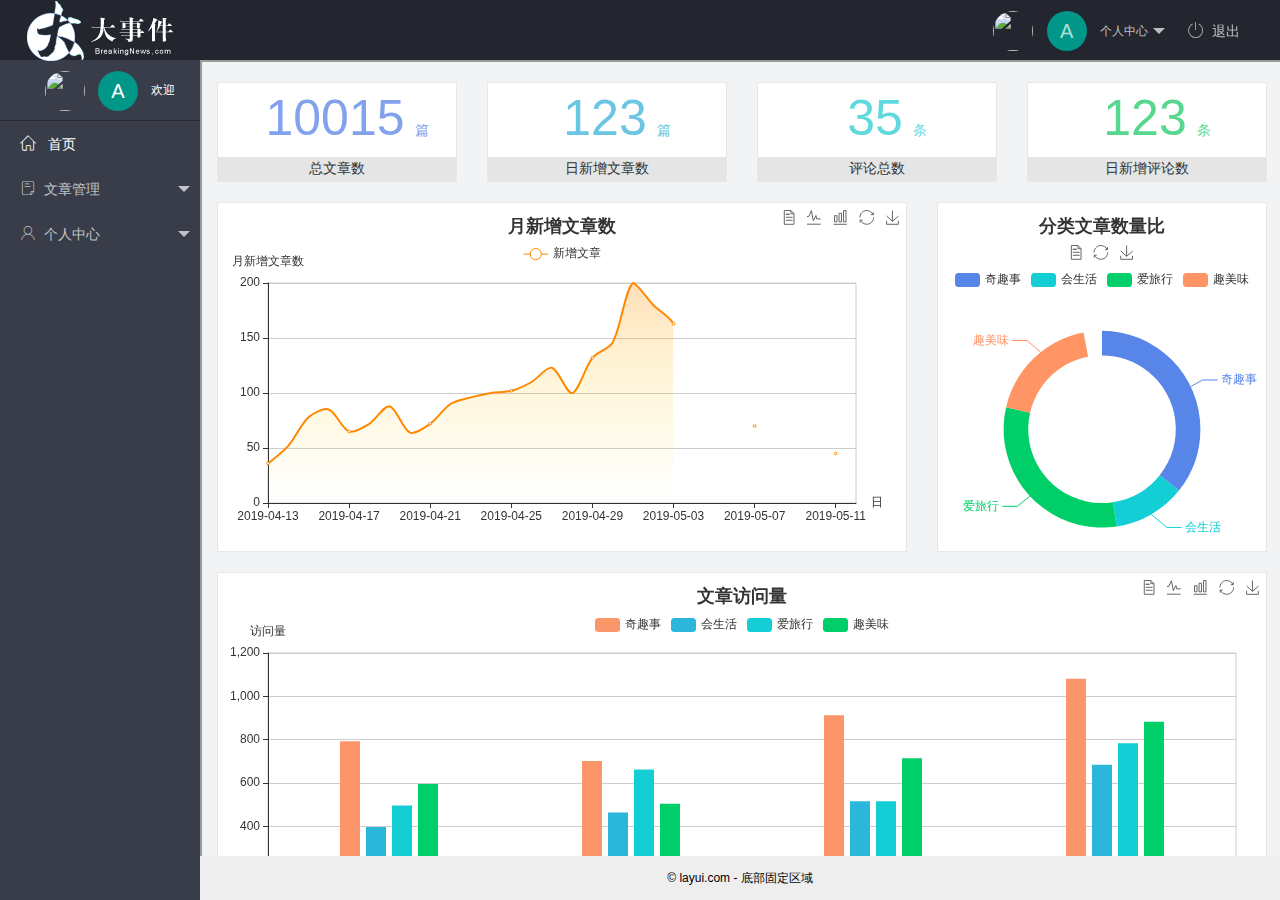
==== commit f24bb9de: "个人中心功能完成" ====
--- a/index.html
+++ b/index.html
@@ -24,12 +24,11 @@
                     <a href="javascript:;" class="userinfo">
                         <img src="http://t.cn/RCzsdCq" class="layui-nav-img">
                         <span class="text-avatar">A</span> 个人中心
-
                     </a>
                     <dl class="layui-nav-child">
-                        <dd><a href="">基本资料</a></dd>
-                        <dd><a href="">更换头像</a></dd>
-                        <dd><a href="">重置密码</a></dd>
+                        <dd><a href="/user/user_info.html" target="fm">基本资料</a></dd>
+                        <dd><a href="/user/user_avatar.html" target="fm">更换头像</a></dd>
+                        <dd><a href="/user/user_pwd.html" target="fm">重置密码</a></dd>
                     </dl>
                 </li>
                 <li class="layui-nav-item"><a id="btnLogout" href="javascript:;"><span class="iconfont icon-tuichu"></span>退出</a></li>
@@ -44,8 +43,6 @@
                     <span class="text-avatar">A</span>
                     <span id="welcome">欢迎</span>
                 </div>
-
-
 
 
                 <ul class="layui-nav layui-nav-tree" lay-filter="test" lay-shrink="all">
@@ -69,9 +66,9 @@
                     <li class="layui-nav-item">
                         <a href="javascript:;"><span class="iconfont icon-user"></span>个人中心</a>
                         <dl class="layui-nav-child">
-                            <dd><a href="javascript:;"><i class="layui-icon layui-icon-app"></i>基本资料</a></dd>
-                            <dd><a href="javascript:;"><i class="layui-icon layui-icon-app"></i>更换头像</a></dd>
-                            <dd><a href="javascript:;"><i class="layui-icon layui-icon-app"></i>重置密码</a></dd>
+                            <dd><a href="/user/user_info.html" target="fm"><i class="layui-icon layui-icon-app"></i>基本资料</a></dd>
+                            <dd><a href="/user/user_avatar.html" target="fm"><i class="layui-icon layui-icon-app"></i>更换头像</a></dd>
+                            <dd><a href="/user/user_pwd.html" target="fm"><i class="layui-icon layui-icon-app"></i>重置密码</a></dd>
                         </dl>
                     </li>
                 </ul>
@@ -88,8 +85,6 @@
             © layui.com - 底部固定区域
         </div>
     </div>
-
-
     <!-- layui页面需要的JS，所以优先引入 -->
     <script src="assets/lib/layui/layui.all.js"></script>
     <!-- 引入jQuery，因为后面的两个文件都需要jQuery -->
@@ -98,6 +93,7 @@
     <script src="/assets/js/baseAPI.js"></script>
     <!-- 首页特有的 js 自己的文件-->
     <script src="/assets/js/index.js"></script>
+    <!-- 第二遍 -->
 </body>
 
 
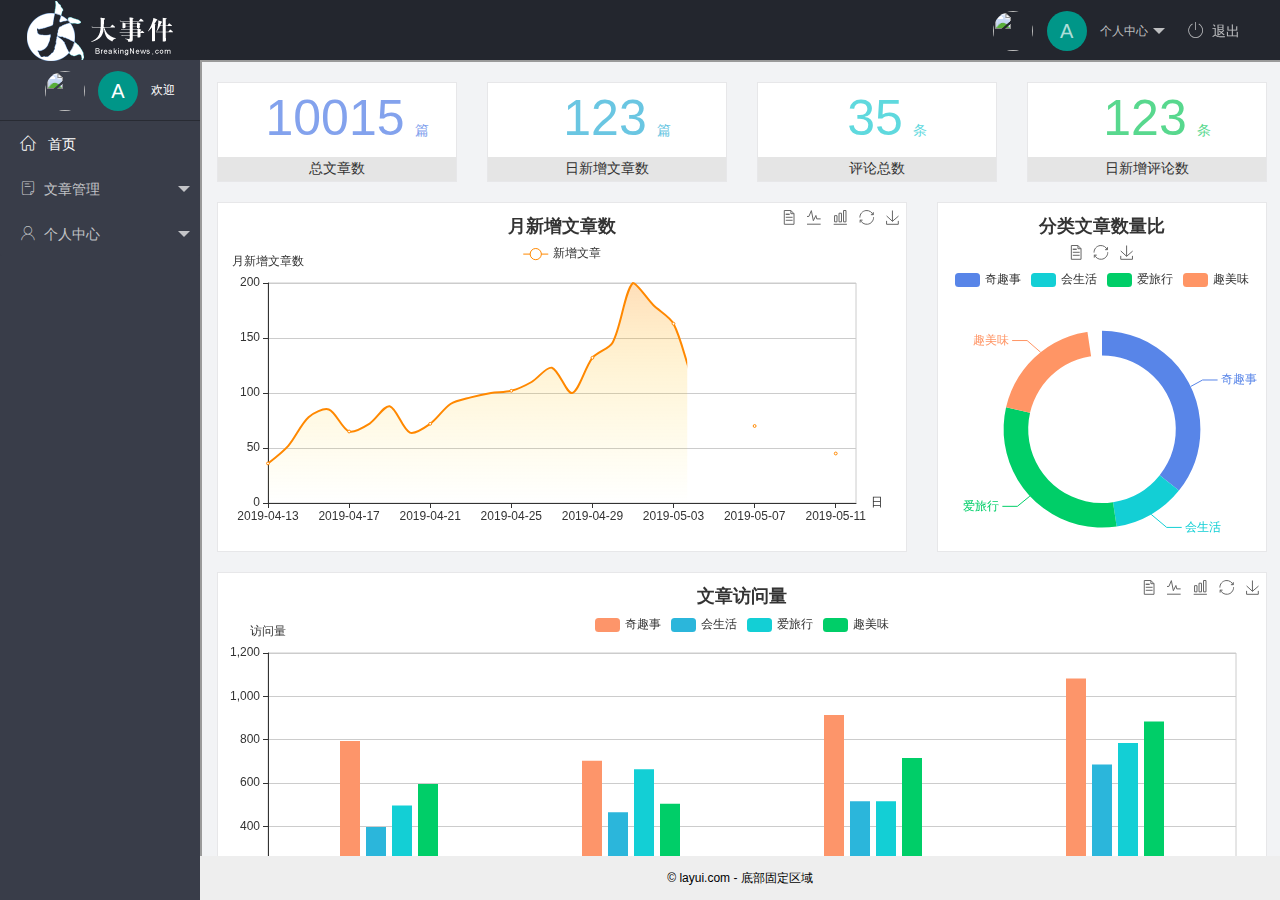
==== commit 6ef07f63: "文件管理功能开发" ====
--- a/index.html
+++ b/index.html
@@ -56,9 +56,15 @@
                     <li class="layui-nav-item ">
                         <a class="" href="javascript:;"><span class="iconfont icon-16"></span>文章管理</a>
                         <dl class="layui-nav-child">
-                            <dd><a href="javascript:;"><i class="layui-icon layui-icon-app"></i>文章类别</a></dd>
-                            <dd><a href="javascript:;"><i class="layui-icon layui-icon-app"></i>文章列表</a></dd>
-                            <dd><a href="javascript:;"><i class="layui-icon layui-icon-app"></i>发表文章</a></dd>
+                            <dd>
+                                <a href="/article/art_cate.html" target="fm"><i class="layui-icon layui-icon-app"></i>文章类别</a>
+                            </dd>
+                            <dd id="a2">
+                                <a href="/article/art_list.html" target="fm"><i class="layui-icon layui-icon-app"></i>文章列表</a>
+                            </dd>
+                            <dd id="a3">
+                                <a href="/article/art_pub.html" target="fm"><i class="layui-icon layui-icon-app"></i>发布文章</a>
+                            </dd>
 
                         </dl>
                     </li>
